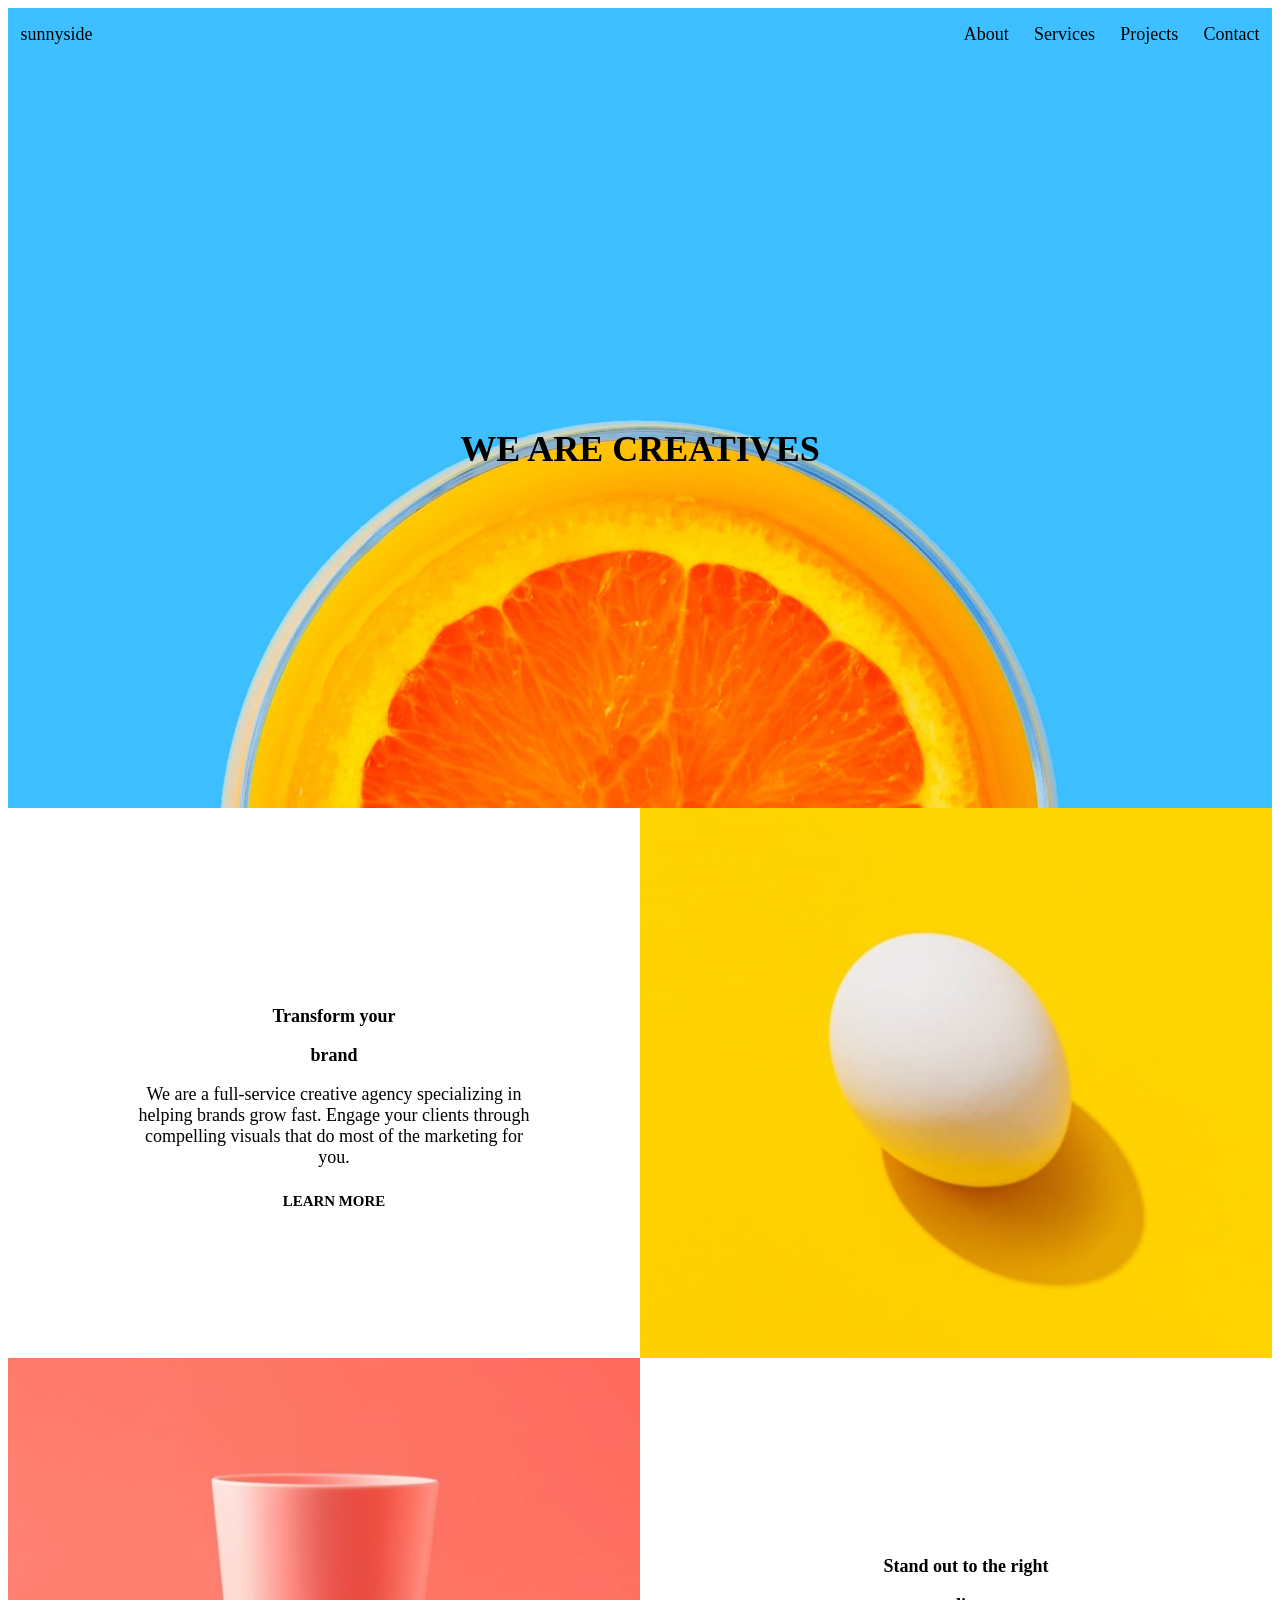
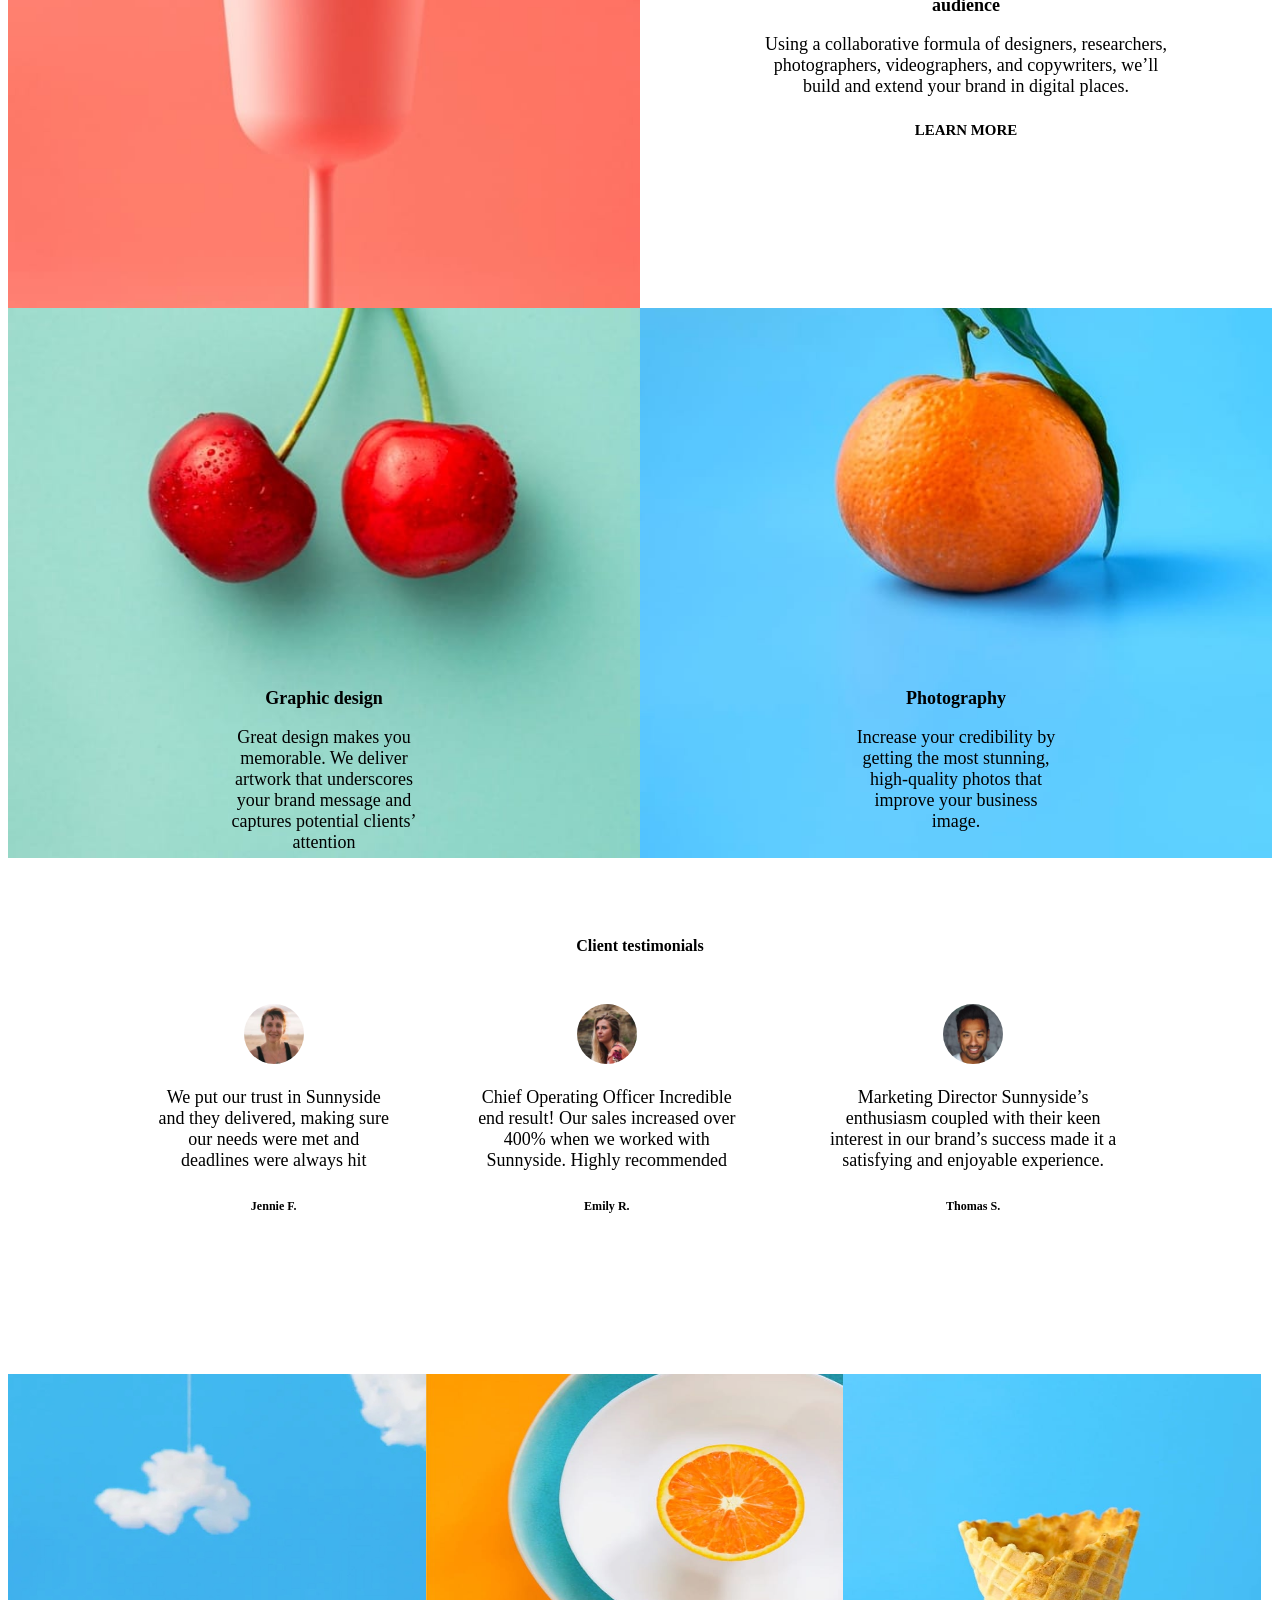
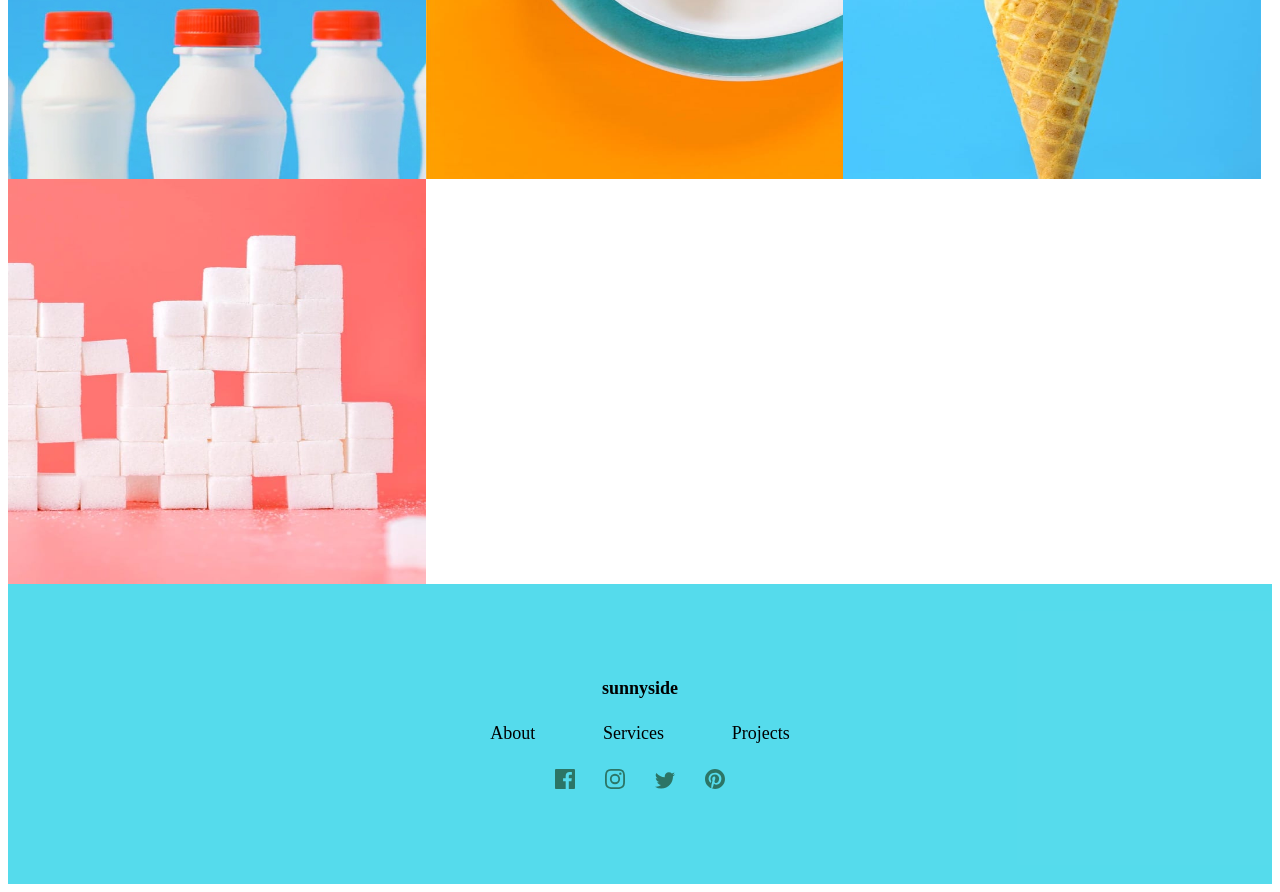
==== home.html @ 7daaae7f "deploying my first site on heroku" ====
<!DOCTYPE html>
<html lang="en">
<head>
    <meta charset="UTF-8">
    <meta http-equiv="X-UA-Compatible" content="IE=edge">
    <meta name="viewport" content="width=device-width, initial-scale=1.0">
    <link rel="stylesheet" href="index.css">
    <script src="script.js" defer></script>
    <title>SunnySide</title>
</head>
<body style="font-size: 18px;">
    <div class="row-1">
    <nav class="header">
        <a href="#" class="sunny" style="text-decoration: none; color: black; float: left;">sunnyside</a>
        <button class="toggle-collapse"><i><img src="images/icons8-menu.svg"> </i></button>
        <div class="nav-collapse">
            <ul class="navbar">
                <li class="nav-item"><a href="#"  style="color: black;">About</a></li>
                <li class="nav-item"><a href="#" style="color: black;">Services</a></li>
                <li class="nav-item"><a href="#" style="color: black;">Projects</a></li>
                <li class="nav-item"><a href="#" style="color: black;">Contact</a></li>
            </ul>
        </div>
    </nav>
        <div class="main-content">
            <h1 class="h1" style="font-weight: 900;">WE ARE CREATIVES</h1>
        </div>
    </div>
        <main class="main-body">
    </div>
        <div class="col-2">
        <div class="col-2-1" >
        <p style="font-weight: 700;">Transform your</p>
        <p style="font-weight: 700;">brand</p>
        <p>We are a full-service creative agency specializing in helping brands grow fast. Engage your clients through compelling visuals that do most of the marketing for you.</p>
        <h5>LEARN MORE</h5>
        </div>
        <img src="images/image-transform.jpg">
        </div>
        <div class="col-3">
        <img src="images/image-stand-out.jpg">
        <div class="col-3-1">
        <p style="font-weight: 700;">Stand out to the right</p>
        <p style="font-weight: 700;">audience</p>
        <p>Using a collaborative formula of designers, researchers, photographers, videographers, and copywriters, we’ll build and extend your brand in digital places. </p>
        <h5>LEARN MORE</h5>
        </div>
        </div>
        <div class="col-4">
        <div class="col-4-1">
        <h7 style="font-weight: 700;">Graphic design </h7>
        <p>Great design makes you memorable. We deliver artwork that underscores your brand message and captures potential clients’ attention</p>
        </div>
        <div class="col-4-2">
        <h7 style="font-weight: 700;">Photography</h7>
        <p>Increase your credibility by getting the most stunning, high-quality photos that improve your business image. </p>
        
        </div>
        </div>
        <div class="col-6">
        <p class="col-6-p" style="text-align: center; padding-top: 5%; font-size: 16px; font-weight: 800;">Client testimonials</p>
        <div class="col-6-0">
            <div class="col-6-1">
                <div class="col-6-1-1" style="text-align: center;">
                    <img src="images/image-jennie.jpg" style="width: 60px; border-radius: 50px;">
                    <p> We put our trust in Sunnyside and they delivered, making sure our needs were met and deadlines were always hit</p>
                    <h6>Jennie F.</h6>
                </div>
            </div>
            <div class="col-6-2" style="text-align: center;">
                <div class="col-6-2-1">
                    <img src="images/image-emily.jpg" style="width: 60px; border-radius: 50px;">
                    <p>Chief Operating Officer Incredible end result! Our sales increased over 400% when we worked with Sunnyside. Highly recommended</p>
                    <h6> Emily R.</h6>
                </div>
            </div>
            <div class="col-6-3" style="text-align: center;">
                <div class="col-6-3-1">
                    <img src="images/image-thomas.jpg" style="width: 60px; border-radius: 50px;">
                    <p> Marketing Director Sunnyside’s enthusiasm coupled with their keen interest in our brand’s success made it a satisfying and enjoyable experience.</p>
                    <h6>Thomas S.</h6>
                </div>
            </div>
        </div>
        </div>
        <div class="col-5">
            <span class="col-5-child" >
                <img src="images/image-gallery-milkbottles.jpg" id="1">
            </span>
            <span class="col-5-child" id="2">
                <img src="images/image-gallery-orange.jpg">
            </span>
            <span class="col-5-child" id="3">
                <img src="images/image-gallery-cone.jpg">
            </span class="col-5-child">
            <span class="col-5-child" id="4">
                <img src="images/image-gallery-sugarcubes.jpg">
            </span>
        </div>
    </main>
    <footer style="background-color: hsla(187, 80%, 58%, 0.877);">
        <div class="col-7">
        <h4 style="font-size: 18px;">sunnyside</h4>
        <div class="col-7-1">
        <span style="padding-right: 5%; font-size: 18px;" >About</span>
        <span style="font-size: 18px;">Services</span>
        <span style="padding-left: 5%; font-size: 18px; font-size: 18px;">Projects</span>
        </div>
        <div class="col-8" style="padding-top: 2%;">
            <span><img src="images/icon-facebook.svg" style="padding-right: 1%;"/></span>
            <span><img src="images/icon-instagram.svg" style="padding-left: 1%; padding-right: 1%;"/></span>
            <span><img src="images/icon-twitter.svg" style="padding-left: 1%; padding-right: 1%;"/></span>
            <span><img src="images/icon-pinterest.svg" style="padding-left: 1%;"/></span>
        </div>
    </div>
    </footer>

</body>
</html>
---- index.css ----
* {
    box-sizing: border-box;
}

.navbar .nav-item {
    display: block;
    list-style: none;
}

.toggle-collapse {
    float: right;
    width: 45px;
    height: 32px;
    margin: 0.4em 0.7em;
    background-color: transparent;
    border-radius: 5px;
    cursor: pointer;
}

.toggle-collapse:hover {
    color: white;
}

.nav-collapse {
    width: 100%;
    overflow: hidden;
    text-align: center;
    float: none;
    height: 0vh;
    transition: all 499ms ease;
    padding: 0.9em 0.7em;
}

#nav {
    height: 100vh;
}

#delete {
    display: none;
}

.navbar .nav-item a{
    text-decoration: none;
    display: inline-block;
    padding: 0.9em 0.7em;
    text-align: center;
}

.header {
    width: 100%
}                                                                                                                                                                                                                                                                                                                                                                                                                                                                                                                                                                                                                                                                                                                                                                                                                                                                                                                                                                                                                                                                                                                                                                                                                                                                                                                                                                                                                                                                                                                                                                                                                                                                                                                                                                                                                                                                                                                                                                                                                                                                                                                                                                                                                                                                                                                                                                                                                                                                                                                                                                                                                                                                                                                                                                                                                                                                                                                                                                                                                                                                                                                                                                                                                                                                                                                                                                                                                                                                                                                                                                                                                                                                                                                                                                                                                                                                                                                                                                                                                                                                                                                                                                                                                                                                                                                                                                                                                                                                                                                                                                                                                                                                                                                                                                                                                                                                                                                                                                                                                                                                                                                                                                                                                                                                                                                                                                                                                                                                                                                                                                                                                                                                                                                                                                                                                                                                                                                                                                                                                                                                                                                                                                                                                                                                                                                                                                                                                                                                                                                                                                                                                                                                                                                                                                                                                                                                                                                                                                                                                                                                                                                                                                                                                                                                                                                                                                                                                                                                                                                                                                                                                                                                                                                                                                                                                                                                                                                                                                                                                                                                                                                                                                                                                                                                                                                              


.row-1 {
    background-image: url("images/image-header.jpg");
    background-size: cover ;
    height: 700px;
    background-position: center center;

}

.main-content .h1 {
   align-self: center;
   padding-left: 27%;
   padding-top: 20px;
    margin: 0px;
}


body {
    display: flex;
    flex-direction: column;
}

.sunny {
    padding: 0.9em 0.7em;
    
}

.col-2-1 {
    height: 550px;
    text-align: center;
    margin: auto;
    height: 550px;
    padding: 25% 100px;
}

.col-3-1 {
    height: 550px;
    text-align: center;
    margin: auto;
    height: 550px;
    padding: 25% 100px;
}

.col-4-1 {
    background-image: url("images/image-graphic-design.jpg");
    width: 100%;
    background-size: cover;
    height: 550px;
    padding-top: 380px;
    padding-left: 215px;
    padding-right: 215px;
    text-align: center;
}

.col-4-2 {
    background-image: url("images/image-photography.jpg");
    width: 100%;
    background-size: cover;
    height: 550px;
    padding-top: 380px;
    padding-left: 215px;
    padding-right: 215px;
    text-align: center;
}

.col-6-1 {
    height:400px;
    padding: 1% 150px;
}

.col-6-2 {
    height: 400px;
    padding: 1% 150px;
}


.col-6-3 {
    height: 400px;
    padding: 1% 150px;
}

.col-5 {
    display: flex;
    flex-direction: row;
    flex-wrap: wrap;
    width: 100%;
} 

.col-5-child > img {
    height: 300px;
    margin: 0px;
    padding: 0px;
    border: 0px;
    width: 355px;
    min-width: 100%;
    min-height: 100%;
} 

footer {
    height: 300px;
    padding-top: 70px;
    padding-bottom: 70px;
    justify-content: center;
    
}

.col-8 {
    text-align: center;
}


.col-7>h4 {
    text-align: center;
}

.col-7-1 {
    text-align: center;
}

@media only screen and (min-width: 768px) {


body {
    background-color: white;
    display: flex;
    flex-direction: column;
}

.toggle-collapse {
    display: none;
}

.nav-collapse {
    height: 100vh;
    padding: 0px;
}

.sunny {
    padding: 0.9em 0.7em;
}

.navbar a{
    text-decoration: none;
    padding: 0.9em 0.7em;
}

.row-1 {
    background-image: url("images/image-header.jpg");
    background-size: cover;
    height: 800px;
    background-position: center center;
}

.col-2 {
    display: flex;
    height: 550px;
}

.col-2>img {
    width: 50%;
}

.col-2-1 {
    width: 50%;
    padding-top: 180px;
    padding-left: 120px;
    padding-right: 100px;
}

.col-3 {
    display: flex;
    flex-direction: row;
    height: 550px;
}

.col-3>img {
    width: 50%;
}

.col-3-1 {
    width: 50%;
    padding-top: 180px;
    padding-left: 120px;
    padding-right: 100px;
}

.col-4 {
    display: flex;
    flex-direction: row;
    height: 550px;
}

.col-4-1 {
    background-image: url("images/image-graphic-design.jpg");
    width: 50%;
    background-size: cover;
    height: 550px;
    padding-top: 380px;
    padding-left: 215px;
    padding-right: 215px;
    text-align: center;
}

.col-4-2 {
    background-image: url("images/image-photography.jpg");
    width: 50%;
    background-size: cover;
    height: 550px;
    padding-top: 380px;
    padding-left: 215px;
    padding-right: 215px;
    text-align: center;
}

.navbar {
   display: flex;
   justify-content: right;
   top: -50px;
   margin: 0px;
}

.header {
    display: flex;
}

.main-content .h1 {
    text-align: center;
    padding-left: 0px;
    margin: 0px;
    position: relative;
    top: -500px;
}


.col-6 {
    height: 500px;
}

.col-6-0 {
    display: flex;
    align-items: center;
    padding-bottom: 10%;
}

.col-6-p {
    text-align: center;
    padding-top: 90px;
    padding-bottom: 20px;
}

.col-6-1 {
    padding-left: 150px;
    padding-right: 40px;
}

.col-6-2 {
    padding-left: 40px;
    padding-right: 40px;
}

.col-6-3 {
    padding-left: 40px;
    padding-right: 150px;
}

.col-5-child > img {

    height: 400px;
    margin: 0px;
    padding: 0px;
    border: 0px;
    width: 417.5px;
    min-width: 100%;
    min-height: 100%;
} 

footer {
    height: 300px;
    padding-top: 70px;
    padding-bottom: 70px;
}


.col-7-1 {
    text-align: center;
}

.col-8 {
    text-align: center;
}
}
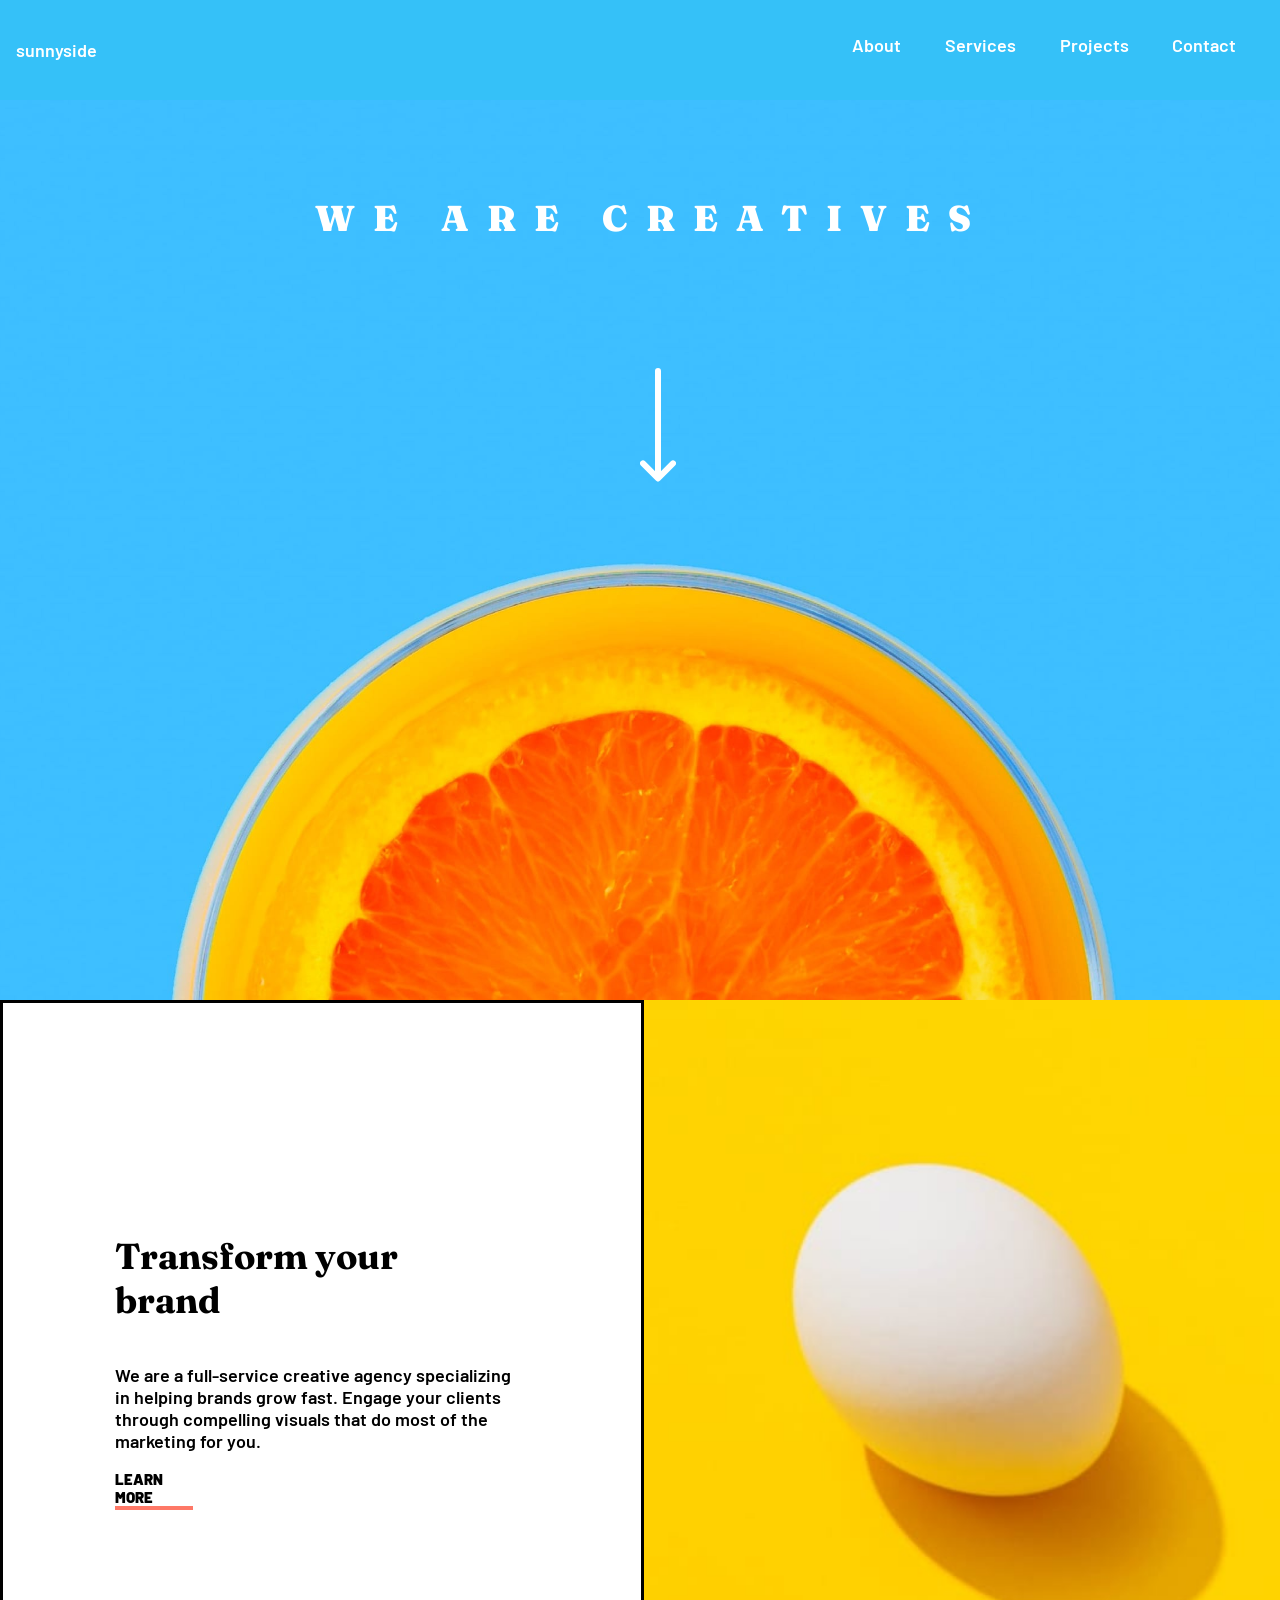
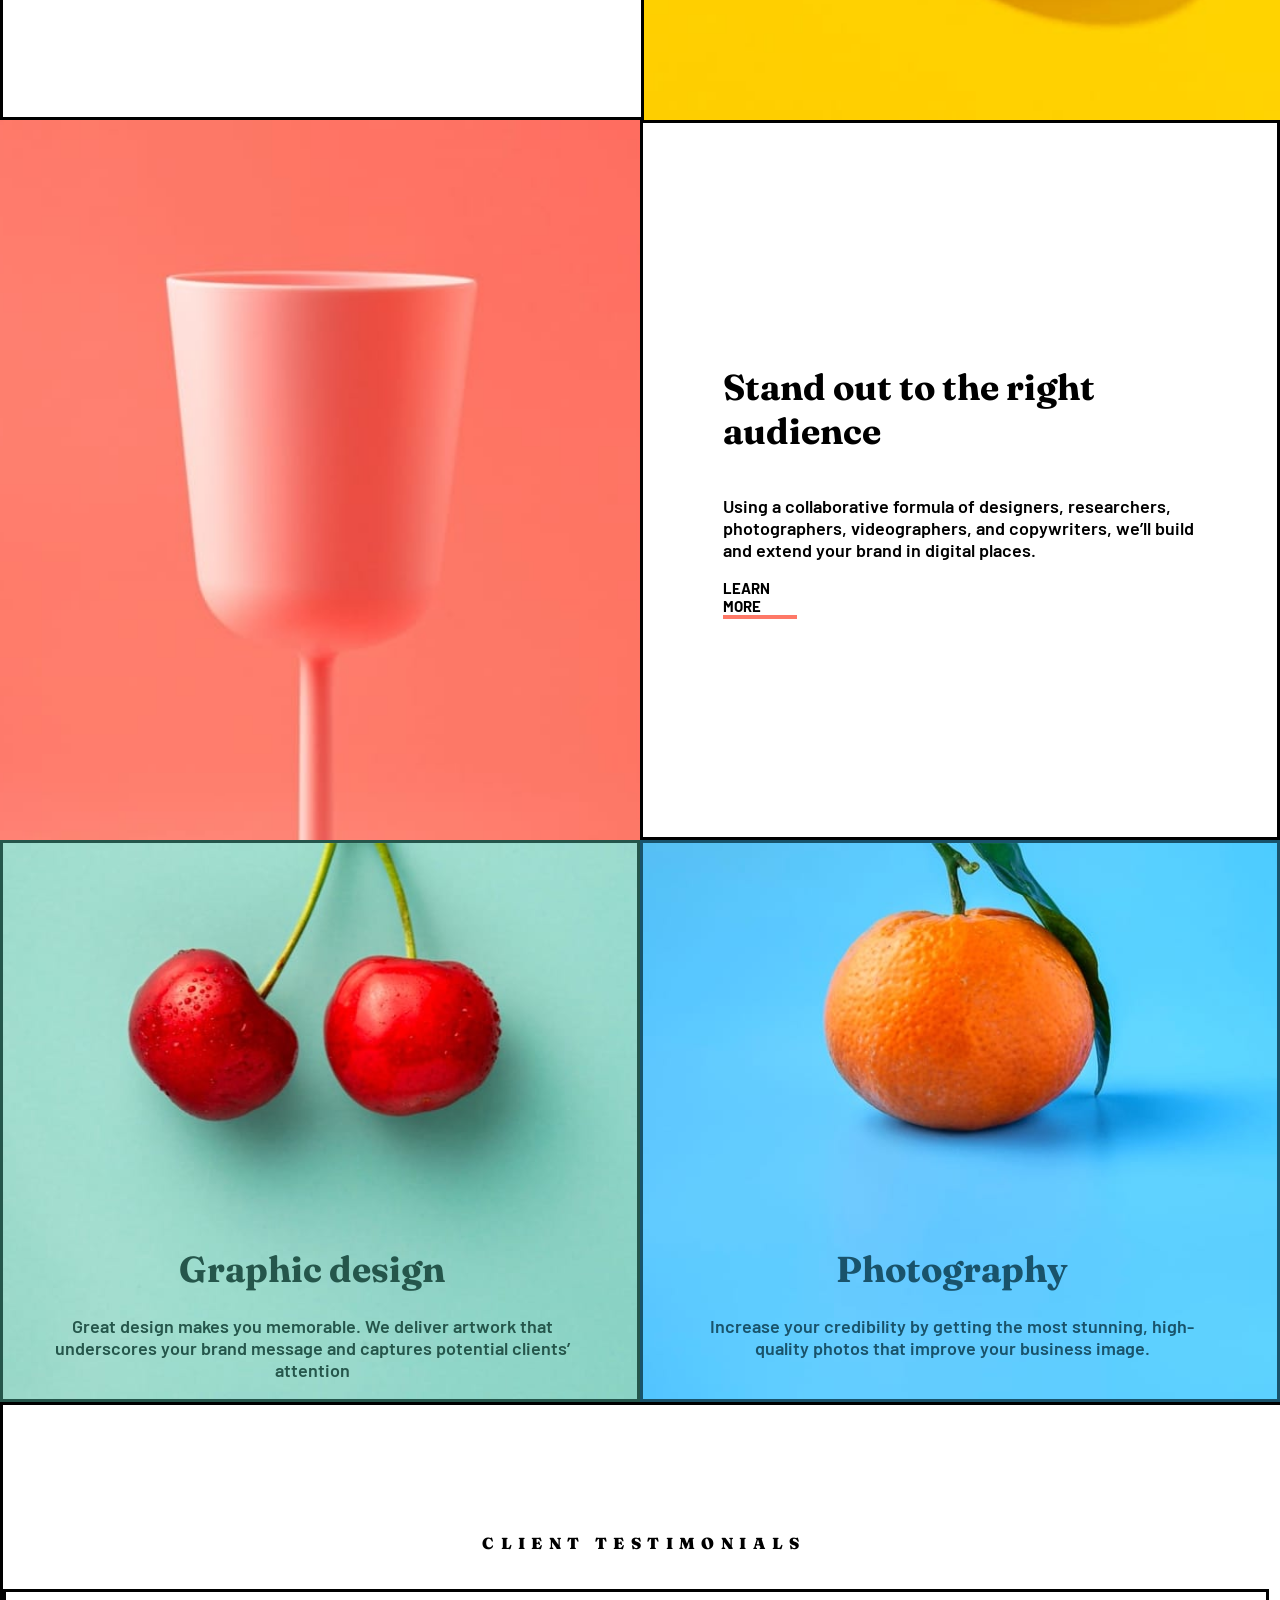
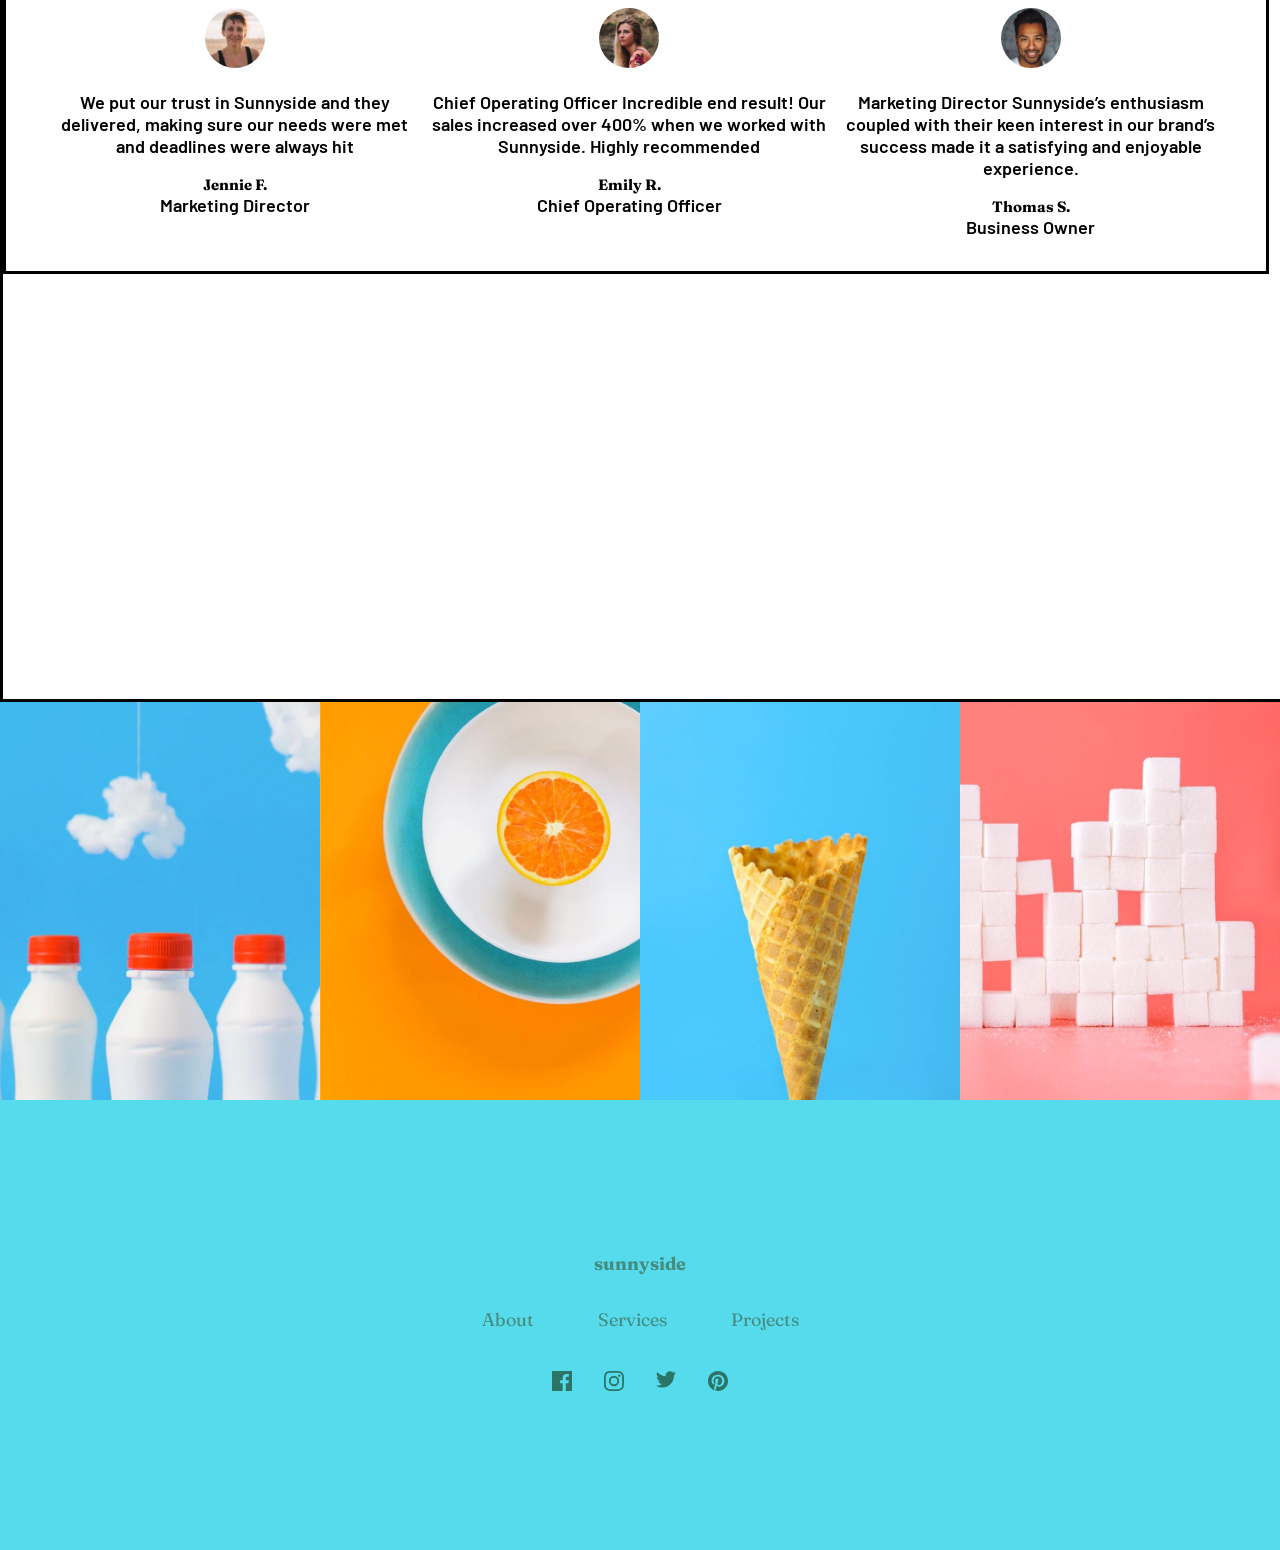
==== commit d25adc4c: "new changes" ====
--- a/home.html
+++ b/home.html
@@ -4,113 +4,115 @@
     <meta charset="UTF-8">
     <meta http-equiv="X-UA-Compatible" content="IE=edge">
     <meta name="viewport" content="width=device-width, initial-scale=1.0">
-    <link rel="stylesheet" href="index.css">
+    <link rel="stylesheet" href="home.css">
+    <link rel="stylesheet" href="https://fonts.googleapis.com/css?family=Barlow">
+    <link rel="stylesheet" href="https://fonts.googleapis.com/css?family=Fraunces">
     <script src="script.js" defer></script>
     <title>SunnySide</title>
 </head>
 <body style="font-size: 18px;">
-    <div class="row-1">
     <nav class="header">
-        <a href="#" class="sunny" style="text-decoration: none; color: black; float: left;">sunnyside</a>
+        <a href="#" class="sunny" style="text-decoration: none;">sunnyside</a>
         <button class="toggle-collapse"><i><img src="images/icons8-menu.svg"> </i></button>
         <div class="nav-collapse">
             <ul class="navbar">
-                <li class="nav-item"><a href="#"  style="color: black;">About</a></li>
-                <li class="nav-item"><a href="#" style="color: black;">Services</a></li>
-                <li class="nav-item"><a href="#" style="color: black;">Projects</a></li>
-                <li class="nav-item"><a href="#" style="color: black;">Contact</a></li>
+                <li><a href="#" class="nav-item">About</a></li>
+                <li><a href="#" class="nav-item">Services</a></li>
+                <li><a href="#" class="nav-item">Projects</a></li>
+                <li><a href="#" class="nav-item">Contact</a></li>
             </ul>
         </div>
     </nav>
-        <div class="main-content">
-            <h1 class="h1" style="font-weight: 900;">WE ARE CREATIVES</h1>
+        <main class="main-body">
+        <div class="row-1">
+            <div class="main-content">
+                <h1 class="h1" style="font-weight: 900;">WE ARE CREATIVES</h1>
+            </div>
+            <img src="images/icon-arrow-down.svg">
         </div>
     </div>
-        <main class="main-body">
-    </div>
-        <div class="col-2">
+    <div class="col-2-first">
         <div class="col-2-1" >
-        <p style="font-weight: 700;">Transform your</p>
-        <p style="font-weight: 700;">brand</p>
+        <h1 style="font-weight: 700;">Transform your brand</h1>
         <p>We are a full-service creative agency specializing in helping brands grow fast. Engage your clients through compelling visuals that do most of the marketing for you.</p>
         <h5>LEARN MORE</h5>
         </div>
-        <img src="images/image-transform.jpg">
+        <div class="img-transform"></div>
         </div>
         <div class="col-3">
-        <img src="images/image-stand-out.jpg">
+        <div class="img-stand-out"></div>
         <div class="col-3-1">
-        <p style="font-weight: 700;">Stand out to the right</p>
-        <p style="font-weight: 700;">audience</p>
+        <h1 style="font-weight: 700;">Stand out to the right audience</h1>
         <p>Using a collaborative formula of designers, researchers, photographers, videographers, and copywriters, we’ll build and extend your brand in digital places. </p>
         <h5>LEARN MORE</h5>
         </div>
         </div>
         <div class="col-4">
         <div class="col-4-1">
-        <h7 style="font-weight: 700;">Graphic design </h7>
+        <h1 style="font-weight: 700;">Graphic design </h1>
         <p>Great design makes you memorable. We deliver artwork that underscores your brand message and captures potential clients’ attention</p>
         </div>
         <div class="col-4-2">
-        <h7 style="font-weight: 700;">Photography</h7>
+        <h1 style="font-weight: 700;">Photography</h1>
         <p>Increase your credibility by getting the most stunning, high-quality photos that improve your business image. </p>
         
         </div>
         </div>
         <div class="col-6">
-        <p class="col-6-p" style="text-align: center; padding-top: 5%; font-size: 16px; font-weight: 800;">Client testimonials</p>
+        <p class="col-6-p" style="text-align: center; padding-top: 5%; font-size: 16px;">CLIENT TESTIMONIALS</p>
         <div class="col-6-0">
             <div class="col-6-1">
                 <div class="col-6-1-1" style="text-align: center;">
                     <img src="images/image-jennie.jpg" style="width: 60px; border-radius: 50px;">
                     <p> We put our trust in Sunnyside and they delivered, making sure our needs were met and deadlines were always hit</p>
-                    <h6>Jennie F.</h6>
+                    <div class="profile-foot">
+                    <h5>Jennie F.</h5>
+                    <h7>Marketing Director</h7>
+                    </div>
                 </div>
             </div>
             <div class="col-6-2" style="text-align: center;">
                 <div class="col-6-2-1">
                     <img src="images/image-emily.jpg" style="width: 60px; border-radius: 50px;">
                     <p>Chief Operating Officer Incredible end result! Our sales increased over 400% when we worked with Sunnyside. Highly recommended</p>
-                    <h6> Emily R.</h6>
+                    <div class="profile-foot">
+                    <h5> Emily R.</h5>
+                    <h7>Chief Operating Officer</h7>
+                    </div>
                 </div>
             </div>
             <div class="col-6-3" style="text-align: center;">
                 <div class="col-6-3-1">
                     <img src="images/image-thomas.jpg" style="width: 60px; border-radius: 50px;">
                     <p> Marketing Director Sunnyside’s enthusiasm coupled with their keen interest in our brand’s success made it a satisfying and enjoyable experience.</p>
-                    <h6>Thomas S.</h6>
+                    <div class="profile-foot">
+                    <h5>Thomas S.</h5>
+                    <h7>Business Owner</h7>
+                    </div>
                 </div>
             </div>
         </div>
         </div>
         <div class="col-5">
-            <span class="col-5-child" >
-                <img src="images/image-gallery-milkbottles.jpg" id="1">
-            </span>
-            <span class="col-5-child" id="2">
-                <img src="images/image-gallery-orange.jpg">
-            </span>
-            <span class="col-5-child" id="3">
-                <img src="images/image-gallery-cone.jpg">
-            </span class="col-5-child">
-            <span class="col-5-child" id="4">
-                <img src="images/image-gallery-sugarcubes.jpg">
-            </span>
+                <img src="images/image-gallery-milkbottles.jpg" class="col-5-child">
+                <img src="images/image-gallery-orange.jpg" class="col-5-child">
+                <img src="images/image-gallery-cone.jpg" class="col-5-child">
+                <img src="images/image-gallery-sugarcubes.jpg" class="col-5-child">
         </div>
     </main>
     <footer style="background-color: hsla(187, 80%, 58%, 0.877);">
         <div class="col-7">
         <h4 style="font-size: 18px;">sunnyside</h4>
         <div class="col-7-1">
-        <span style="padding-right: 5%; font-size: 18px;" >About</span>
+        <span style="font-size: 18px;" >About</span>
         <span style="font-size: 18px;">Services</span>
-        <span style="padding-left: 5%; font-size: 18px; font-size: 18px;">Projects</span>
+        <span style="font-size: 18px;">Projects</span>
         </div>
-        <div class="col-8" style="padding-top: 2%;">
-            <span><img src="images/icon-facebook.svg" style="padding-right: 1%;"/></span>
-            <span><img src="images/icon-instagram.svg" style="padding-left: 1%; padding-right: 1%;"/></span>
-            <span><img src="images/icon-twitter.svg" style="padding-left: 1%; padding-right: 1%;"/></span>
-            <span><img src="images/icon-pinterest.svg" style="padding-left: 1%;"/></span>
+        <div class="col-8">
+            <img src="images/icon-facebook.svg"/>
+            <img src="images/icon-instagram.svg" />
+            <img src="images/icon-twitter.svg" />
+            <img src="images/icon-pinterest.svg" />
         </div>
     </div>
     </footer>
--- a/home.css
+++ b/home.css
@@ -0,0 +1,552 @@
+* {
+    box-sizing: border-box;
+    -webkit-box-sizing: border-box;
+    -moz-box-sizing: border-box;
+}
+
+body {
+    display: flex;
+    flex-direction: column;
+    flex-wrap: wrap;
+    background-color: hsl(0, 0%, 100%);;
+    max-width: 100%;
+    overflow-x: hidden;
+    font-family: 'Fraunces';
+    font-size: 18px;
+    margin: 0px;
+}
+
+.navbar li, .navbar li .nav-item {
+    list-style: none;
+    text-decoration: none;
+}
+
+.sunny {
+    font-size: 18px;
+    font-weight: 600;
+    font-family: 'Barlow';
+}
+
+.toggle-collapse {
+    float: right;
+    width: 45px;
+    height: 32px;
+    margin: 0.4em 0.7em;
+    background-color: transparent;
+    border-radius: 5px;
+    cursor: pointer;
+    border: 0vh;
+}
+
+.row-1 img {
+    margin-left: 45vw;
+    margin-top: 2rem;
+}
+
+.toggle-collapse i img {
+    color: hsl(0, 0%, 100%);
+    filter: grayscale(1) invert(1);
+}
+
+.toggle-collapse:hover {
+    color: hsl(0, 0%, 100%);;
+}
+
+.nav-collapse {
+    width: 100%;
+    overflow: hidden;
+    text-align: center;
+    float: none;
+    height: 0vh;
+    transition: all 499ms ease;
+}
+
+#nav {
+    height: 100vh;
+    position: fixed;
+}
+
+#delete {
+    display: none;
+}
+
+.nav-item {
+    color: black;
+}
+
+.sunny {
+    color: hsl(0, 0%, 100%);
+    font-size: 18px;
+}
+
+.navbar .nav-item a{
+    text-decoration: none;
+    text-align: center;
+}
+
+.header {
+    width: 100%;
+    justify-content: space-between;
+    align-items: center;
+    height: 100%;
+    background-color: hsl(197, 93%, 59%);
+    width: 100vw;
+    margin: 0px;
+    font-family: 'Barlow';
+    font-weight: 600;
+    padding: 1rem;
+}                                                                                                                                                                                                                                                                                                                                                                                                                                                                                                                                                                                                                                                                                                                                                                                                                                                                                                                                                                                                                                                                                                                                                                                                                                                                                                                                                                                                                                                                                                                                                                                                                                                                                                                                                                                                                                                                                                                                                                                                                                                                                                                                                                                                                                                                                                                                                                                                                                                                                                                                                                                                                                                                                                                                                                                                                                                                                                                                                                                                                                                                                                                                                                                                                                                                                                                                                                                                                                                                                                                                                                                                                                                                                                                                                                                                                                                                                                                                                                                                                                                                                                                                                                                                                                                                                                                                                                                                                                                                                                                                                                                                                                                                                                                                                                                                                                                                                                                                                                                                                                                                                                                                                                                                                                                                                                                                                                                                                                                                                                                                                                                                                                                                                                                                                                                                                                                                                                                                                                                                                                                                                                                                                                                                                                                                                                                                                                                                                                                                                                                                                                                                                                                                                                                                                                                                                                                                                                                                                                                                                                                                                                                                                                                                                                                                                                                                                                                                                                                                                                                                                                                                                                                                                                                                                                                                                                                                                                                                                                                                                                                                                                                                                                                                                                                                                                                              
+
+.navbar {
+    text-decoration: none;
+    display: grid;
+    justify-content: center;
+    grid-template-rows: auto auto auto auto;
+    gap: 3em;
+    align-items: center;
+    padding: 4rem 2rem;
+    background-color: hsl(0, 0%, 100%);;
+    width: 90vw;
+}
+
+.row-1 {
+    background-image: url("images/image-header.jpg");
+    background-size: cover;
+    max-height: 100vh;
+    height: 490px;
+    background-position: center center;
+    max-width: 100%;
+    width: auto;
+    margin: 0;
+}
+
+.main-content .h1 {
+    text-align: center;
+    letter-spacing: 0.6em;
+    padding: 6rem 0 0 1rem;
+    color: hsl(0, 0%, 100%);
+    margin: 0;
+}
+
+.sunny {
+    margin: 0;
+    font-weight: 600;
+    font-family: 'Barlow';
+}
+
+.navbar li .nav-item:hover {
+    color: black;
+    background-color: hsl(51, 100%, 49%);
+    border-style: solid;
+    border-color: hsl(0, 0%, 100%);
+    border-radius: 24px;
+    text-transform: uppercase;
+    padding: 1rem 1.2rem;
+}
+
+.img-transform {
+    background-image: url("images/image-transform.jpg");
+    background-size: cover;
+    background-repeat: no-repeat;
+    width: 100%;
+    height: 70vh;
+    background-position: center center;
+    max-width: 100%;
+    margin: 0;
+}
+
+.img-stand-out {
+    background-image: url("images/image-stand-out.jpg");
+    background-size: cover;
+    background-repeat: no-repeat;
+    width: 100%;
+    height: 70vh;
+    background-position: center center;
+    max-width: 100%;
+    margin: 0;
+}
+
+.col-2-first {
+    display: flex;
+    flex-direction: column-reverse;
+}
+
+.col-2-1, .col-3-1 {
+    display: flex;
+    flex-direction: column;
+    justify-content: center;
+    align-items: center;
+    height: 80vh;
+    align-content: center;
+    margin-right: 0.5rem;
+    margin-left: 0rem;
+    padding: 0rem 5rem 0rem 5rem;
+    text-align: center;
+    border-style: solid;
+}
+
+.col-2-1 p, .col-3-1 p, .col-4-1 p, .col-4-2 p {
+    font-family: 'Barlow';
+    font-weight: 600;
+}
+
+.col-2-1 h5, .col-3-1 h5 {
+    margin: 0;
+    padding: 0;
+    border-bottom: 4px;
+    border-bottom-style: inset;
+    border-color: hsl(7, 99%, 70%);
+}
+
+.col-4-1 {
+    background-image: url("images/image-graphic-design.jpg");
+    width: 100%;
+    background-size: cover;
+    background-position: center center;
+    height: 100vh;
+    text-align: center;
+}
+
+.col-4-1 {
+    color: hsl(167, 40%, 24%);
+    border-style: solid;
+    padding: 24rem 4rem 0px 3rem;
+}
+
+.col-4-2 {
+    color: hsl(198, 62%, 26%);
+    border-style: solid;
+    padding: 24rem 4rem 0px 3rem;
+}
+
+.col-4-2 {
+    background-image: url("images/image-photography.jpg");
+    width: 100%;
+    background-size: cover;
+    background-position: center center;
+    height: 100vh;
+    text-align: center;
+}
+
+.col-6 {
+    padding: 3rem 0 4rem 0;
+}
+
+.col-6-0 p, .col-6-0 h7 {
+    font-family: 'Barlow';
+    font-weight: 600;
+}
+
+.col-6-p {
+    letter-spacing: 0.4em;
+    font-weight: 900;
+}
+
+.col-6-0 {
+    padding: 2rem 2rem 1rem 2rem;
+    display: grid;
+    grid-template-rows: auto auto auto;
+    gap: 5rem;
+}
+
+.col-5 {
+    display: flex;
+    flex-direction: row;
+    width: 100vw;
+    flex-wrap: wrap;
+} 
+
+.col-5-child {
+    height: auto;
+    width: 50%;
+    max-width: 100%;
+} 
+
+.profile-foot h5, .profile-foot h7 {
+    margin: 0;
+}
+
+footer {
+    height: 50vh;
+    width: 100vw;
+    display: flex;
+    flex-direction: column;
+    justify-content: center;
+}
+
+.col-7>h4 {
+    text-align: center;
+}
+
+.col-7-1 {
+    display: grid;
+    grid-template-columns: auto auto auto;
+    gap: 4rem;
+    justify-content: center;
+    margin: 0;
+    padding: 10px 0;
+}
+
+.col-8 {
+    display: grid;
+    grid-template-columns: auto auto auto auto;
+    justify-content: center;
+    gap: 2rem;
+    margin: 0;
+    padding: 30px 0;
+}
+
+.col-7 {
+    display: flex;
+    flex-direction: column;
+    justify-content: center;
+    align-items: center;
+    color: hsl(168, 34%, 41%);
+}
+
+
+@media only screen and (min-width: 768px) {
+
+body {
+    background-color: hsl(0, 0%, 100%);;
+    display: flex;
+    flex-direction: column;
+    max-width: 100vw;
+    overflow-x: hidden;
+    font-family: 'Fraunces';
+    font-size: 18px;
+    margin: 0px;
+}
+
+.header {
+    display: flex;
+    flex-direction: row;
+    justify-content: space-around;
+    height: 100px;
+    background-color: hsl(197, 93%, 59%);
+    width: 100vw;
+    margin: 0px;
+    font-family: 'Barlow';
+    font-weight: 600;
+}
+
+.toggle-collapse {
+    display: none;
+}
+
+.row-1 img {
+    margin-left: 50vw;
+    margin-top: 8rem;
+}
+
+.navbar {
+    text-decoration: none;
+    display: grid;
+    justify-content: right;
+    grid-template-columns: auto auto auto auto;
+    gap: 1em;
+    align-items: center;
+    margin-right: 50px;
+    border-style: none;
+    background-color: transparent;
+    padding: 0;
+}
+
+.sunny, .nav-item {
+    color: hsl(0, 0%, 100%);
+}
+
+.sunny {
+    font-weight: 600;
+    font-family: 'Barlow';
+    padding: 0;
+}
+
+.navbar li .nav-item {
+    padding: 0.3rem 0.8rem;
+}
+
+.navbar li .nav-item:hover {
+    color: black;
+    background-color: hsl(0, 0%, 100%);
+    border-style: solid;
+    border-color: hsl(0, 0%, 100%);
+    border-radius: 22px;
+    text-transform: uppercase;
+    padding: 0.3rem 0.8rem;
+}
+
+.row-1 {
+    background-image: url("images/image-header.jpg");
+    background-size: cover;
+    height: 100vh;
+    background-position: center center;
+    margin: 0;
+ }
+
+.col-2-first {
+    display: flex;
+    flex-direction: row;
+    height: auto;
+    margin: 0;
+    padding: 0;
+}
+
+.img-transform {
+    background-image: url("images/image-transform.jpg");
+    background-size: cover;
+    background-repeat: no-repeat;
+    width: 50%;
+    height: auto;
+}
+
+.img-stand-out {
+    background-image: url("images/image-stand-out.jpg");
+    background-size: cover;
+    background-repeat: no-repeat;
+    width: 50vw;
+    height: auto;
+}
+
+
+.col-2-1 {
+    width: 50%;
+    max-width: fit-content;
+    margin: 0;
+    padding: 0 7rem;
+}
+
+.col-2-1 h1, .col-2-1 p, .col-2-1 h5, .col-3-1 h1, .col-3-1 p, .col-3-1 h5 {
+    font-family: 'Fraunces';
+    text-align: justify;
+}
+
+.col-2-1 h1, .col-3-1 h1 {
+    padding: 0 5rem 0 0;
+    text-align: left;
+}
+
+.col-2-1 h5 {
+    margin-right: 21rem;
+}
+
+.col-3-1 h5 {
+    margin-right: 25rem;
+}
+
+.col-2-1 p, .col-2-1 h5, .col-3-1 p, .col-3-1 h5 {
+    text-align: left;
+    font-family: 'Barlow';
+}
+
+.col-2-1 h5 {
+    font-weight: 900;
+}
+
+.col-3 {
+    display: flex;
+    flex-direction: row;
+    height: auto;
+    max-width: fit-content;
+}
+
+.col-3-1 {
+    width: 50vw;
+    max-width: auto;
+}
+
+.col-4 {
+    display: flex;
+    flex-direction: row;
+    height: 550px;
+    height: 100%;
+    max-width: auto;
+}
+
+.col-4-1 {
+    background-image: url("images/image-graphic-design.jpg");
+    width: 50vw;
+    background-size: cover;
+    background-position: center center;
+    height: auto;
+    padding-top: 380px;
+    text-align: center;
+    max-width: auto;
+}
+
+.col-4-2 {
+    background-image: url("images/image-photography.jpg");
+    background-position: center center;
+    width: 50vw;
+    background-size: cover;
+    height: auto;
+    padding-top: 380px;
+    text-align: center;
+    max-width: auto;
+}
+
+.nav-collapse {
+   margin: 0;
+   padding: 0;
+   height: 100%;
+   width: fit-content;
+   
+}
+
+.main-content .h1 {
+    text-align: center;
+    letter-spacing: 0.5em;
+    padding: 6rem 0 0 1rem;
+    color: hsl(0, 0%, 100%);
+}
+
+
+.col-6 {
+    height: auto;
+    height: 100vh;
+    border-style: solid;
+    padding: 3rem 0 0 0;
+}
+
+.col-6-0 {
+    display: grid;
+    grid-template-columns: auto auto auto;
+    gap: 1rem;
+    padding: 1rem 3rem 0rem 3rem;
+    justify-content: space-evenly;
+    border-style: solid;
+    margin-right: 1rem;
+}
+
+.col-6-2 {
+    padding: 0 0 0 0;
+}
+
+.col-6-p {
+    text-align: center;
+    padding-top: 90px;
+    padding-bottom: 20px;
+}
+
+.col-5 {
+    height: 100%;
+    height: auto;
+}
+
+.col-5-child {
+
+    height: auto;
+    margin: 0px;
+    padding: 0px;
+    border: 0px;
+    max-width: 25%;
+} 
+
+.col-7-1 {
+    text-align: center;
+}
+
+.col-8 {
+    text-align: center;
+}
+}
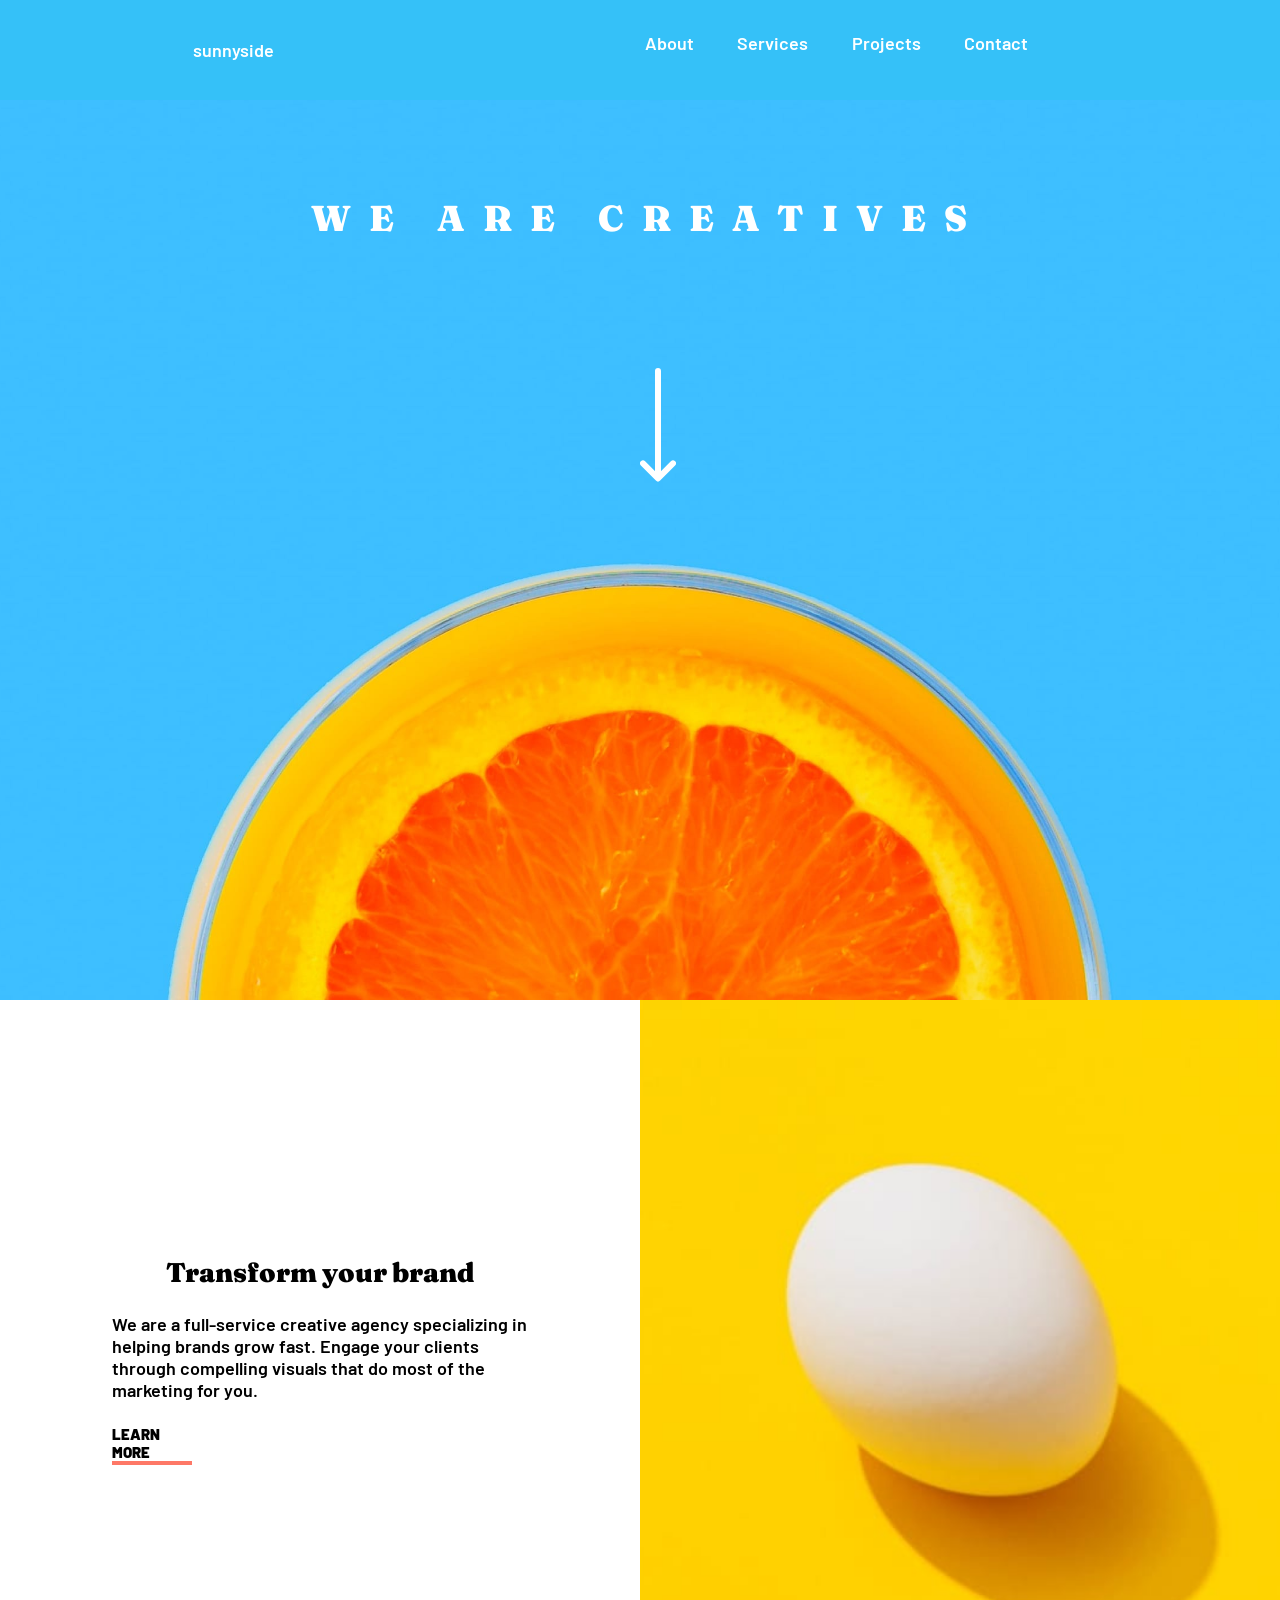
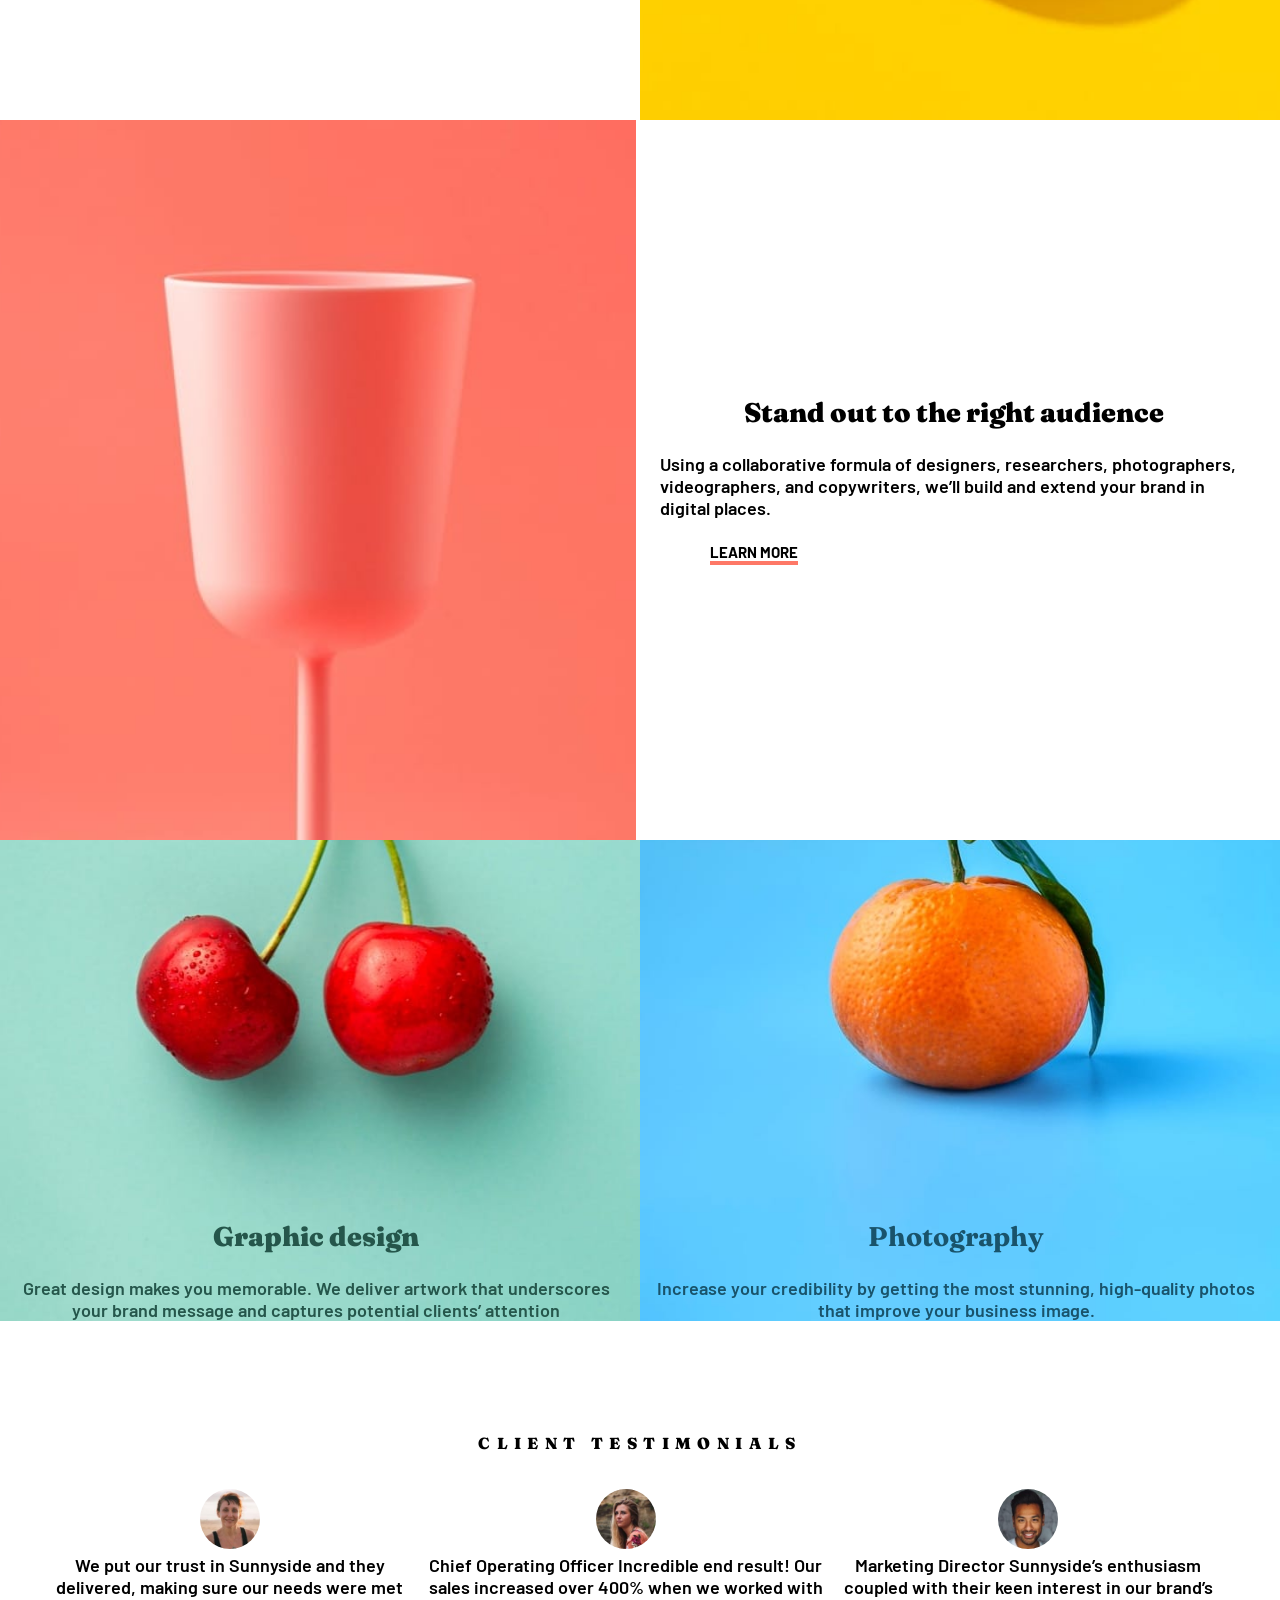
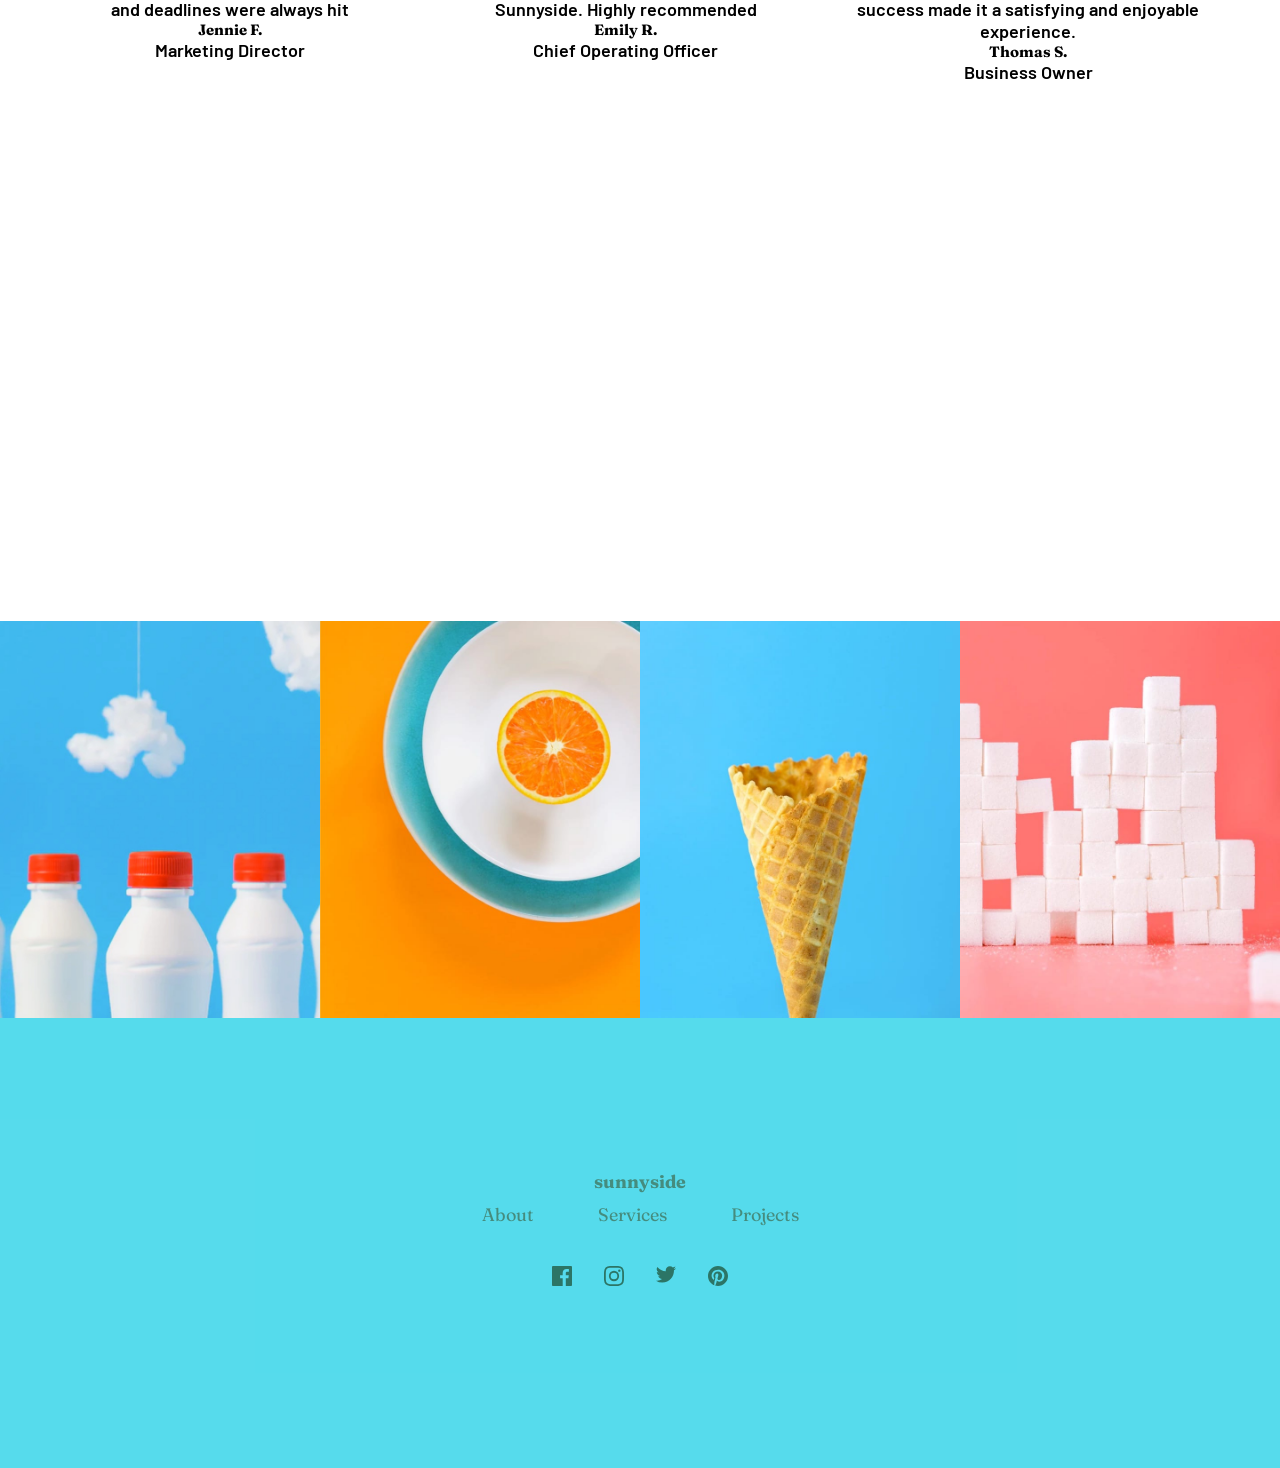
==== commit 73af38f8: "Update" ====
--- a/home.html
+++ b/home.html
@@ -33,7 +33,7 @@
     </div>
     <div class="col-2-first">
         <div class="col-2-1" >
-        <h1 style="font-weight: 700;">Transform your brand</h1>
+        <h2 style="font-weight: 900;">Transform your brand</h2>
         <p>We are a full-service creative agency specializing in helping brands grow fast. Engage your clients through compelling visuals that do most of the marketing for you.</p>
         <h5>LEARN MORE</h5>
         </div>
@@ -42,18 +42,18 @@
         <div class="col-3">
         <div class="img-stand-out"></div>
         <div class="col-3-1">
-        <h1 style="font-weight: 700;">Stand out to the right audience</h1>
+        <h2 style="font-weight: 900;">Stand out to the right audience</h2>
         <p>Using a collaborative formula of designers, researchers, photographers, videographers, and copywriters, we’ll build and extend your brand in digital places. </p>
         <h5>LEARN MORE</h5>
         </div>
         </div>
         <div class="col-4">
         <div class="col-4-1">
-        <h1 style="font-weight: 700;">Graphic design </h1>
+        <h2 style="font-weight: 900;">Graphic design </h2>
         <p>Great design makes you memorable. We deliver artwork that underscores your brand message and captures potential clients’ attention</p>
         </div>
         <div class="col-4-2">
-        <h1 style="font-weight: 700;">Photography</h1>
+        <h2 style="font-weight: 700;">Photography</h2>
         <p>Increase your credibility by getting the most stunning, high-quality photos that improve your business image. </p>
         
         </div>
--- a/home.css
+++ b/home.css
@@ -1,18 +1,20 @@
 * {
     box-sizing: border-box;
-    -webkit-box-sizing: border-box;
-    -moz-box-sizing: border-box;
+    margin: 0;
+    padding: 0;
+}
+
+html, body {
+    width: 100vw;
 }
 
 body {
     display: flex;
     flex-direction: column;
-    flex-wrap: wrap;
-    background-color: hsl(0, 0%, 100%);;
-    max-width: 100%;
+    background-color: hsl(0, 0%, 100%);
     overflow-x: hidden;
     font-family: 'Fraunces';
-    font-size: 18px;
+    font-size: 16px;
     margin: 0px;
 }
 
@@ -22,18 +24,17 @@
 }
 
 .sunny {
-    font-size: 18px;
     font-weight: 600;
     font-family: 'Barlow';
 }
 
 .toggle-collapse {
     float: right;
-    width: 45px;
+    width: 50px;
     height: 32px;
-    margin: 0.4em 0.7em;
+    margin: 0;
+    padding: 0;
     background-color: transparent;
-    border-radius: 5px;
     cursor: pointer;
     border: 0vh;
 }
@@ -46,6 +47,7 @@
 .toggle-collapse i img {
     color: hsl(0, 0%, 100%);
     filter: grayscale(1) invert(1);
+    margin-left: 1rem;
 }
 
 .toggle-collapse:hover {
@@ -58,7 +60,6 @@
     text-align: center;
     float: none;
     height: 0vh;
-    transition: all 499ms ease;
 }
 
 #nav {
@@ -86,11 +87,10 @@
 
 .header {
     width: 100%;
-    justify-content: space-between;
+    justify-content: space-around;
     align-items: center;
     height: 100%;
     background-color: hsl(197, 93%, 59%);
-    width: 100vw;
     margin: 0px;
     font-family: 'Barlow';
     font-weight: 600;
@@ -104,9 +104,10 @@
     grid-template-rows: auto auto auto auto;
     gap: 3em;
     align-items: center;
-    padding: 4rem 2rem;
+    padding: 3rem 2rem;
     background-color: hsl(0, 0%, 100%);;
-    width: 90vw;
+    width: 90%;
+    margin-top: 1rem;
 }
 
 .row-1 {
@@ -122,7 +123,7 @@
 
 .main-content .h1 {
     text-align: center;
-    letter-spacing: 0.6em;
+    letter-spacing: 0.3em;
     padding: 6rem 0 0 1rem;
     color: hsl(0, 0%, 100%);
     margin: 0;
@@ -180,19 +181,20 @@
     align-content: center;
     margin-right: 0.5rem;
     margin-left: 0rem;
-    padding: 0rem 5rem 0rem 5rem;
-    text-align: center;
-    border-style: solid;
+    padding: 0rem 1.5rem 0rem 1.5rem;
+    text-align: center;
 }
 
 .col-2-1 p, .col-3-1 p, .col-4-1 p, .col-4-2 p {
     font-family: 'Barlow';
     font-weight: 600;
+    font-size: 18px;
+    padding: 1.5rem 0 0 0;
 }
 
 .col-2-1 h5, .col-3-1 h5 {
     margin: 0;
-    padding: 0;
+    padding: 1.5rem 0 0 0;
     border-bottom: 4px;
     border-bottom-style: inset;
     border-color: hsl(7, 99%, 70%);
@@ -205,18 +207,8 @@
     background-position: center center;
     height: 100vh;
     text-align: center;
-}
-
-.col-4-1 {
     color: hsl(167, 40%, 24%);
-    border-style: solid;
-    padding: 24rem 4rem 0px 3rem;
-}
-
-.col-4-2 {
-    color: hsl(198, 62%, 26%);
-    border-style: solid;
-    padding: 24rem 4rem 0px 3rem;
+    padding: 20rem 1rem 0px 0.5rem;
 }
 
 .col-4-2 {
@@ -226,6 +218,8 @@
     background-position: center center;
     height: 100vh;
     text-align: center;
+    color: hsl(198, 62%, 26%);
+    padding: 20rem 1rem 0px 0.5rem;
 }
 
 .col-6 {
@@ -396,7 +390,7 @@
     background-image: url("images/image-transform.jpg");
     background-size: cover;
     background-repeat: no-repeat;
-    width: 50%;
+    width: 50vw;
     height: auto;
 }
 
@@ -410,7 +404,7 @@
 
 
 .col-2-1 {
-    width: 50%;
+    width: 50vw;
     max-width: fit-content;
     margin: 0;
     padding: 0 7rem;
@@ -504,7 +498,6 @@
 .col-6 {
     height: auto;
     height: 100vh;
-    border-style: solid;
     padding: 3rem 0 0 0;
 }
 
@@ -514,7 +507,6 @@
     gap: 1rem;
     padding: 1rem 3rem 0rem 3rem;
     justify-content: space-evenly;
-    border-style: solid;
     margin-right: 1rem;
 }
 
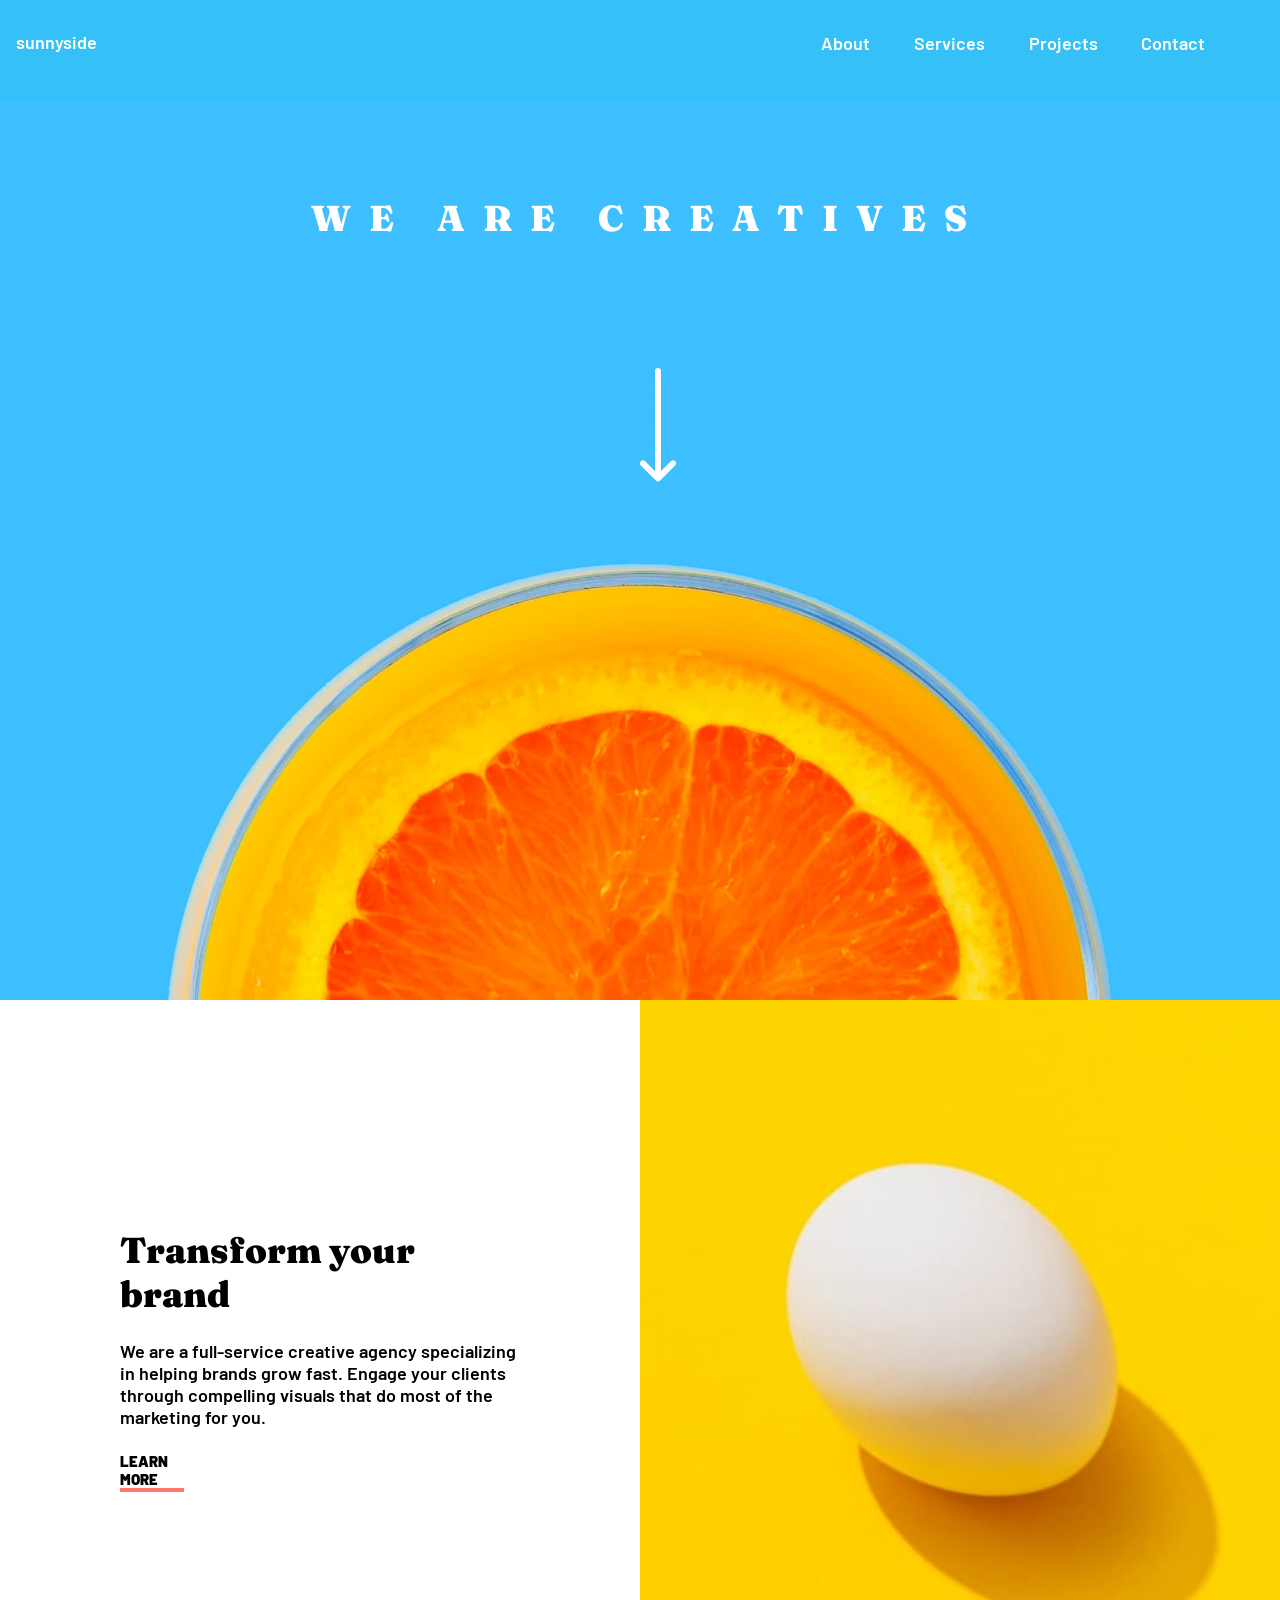
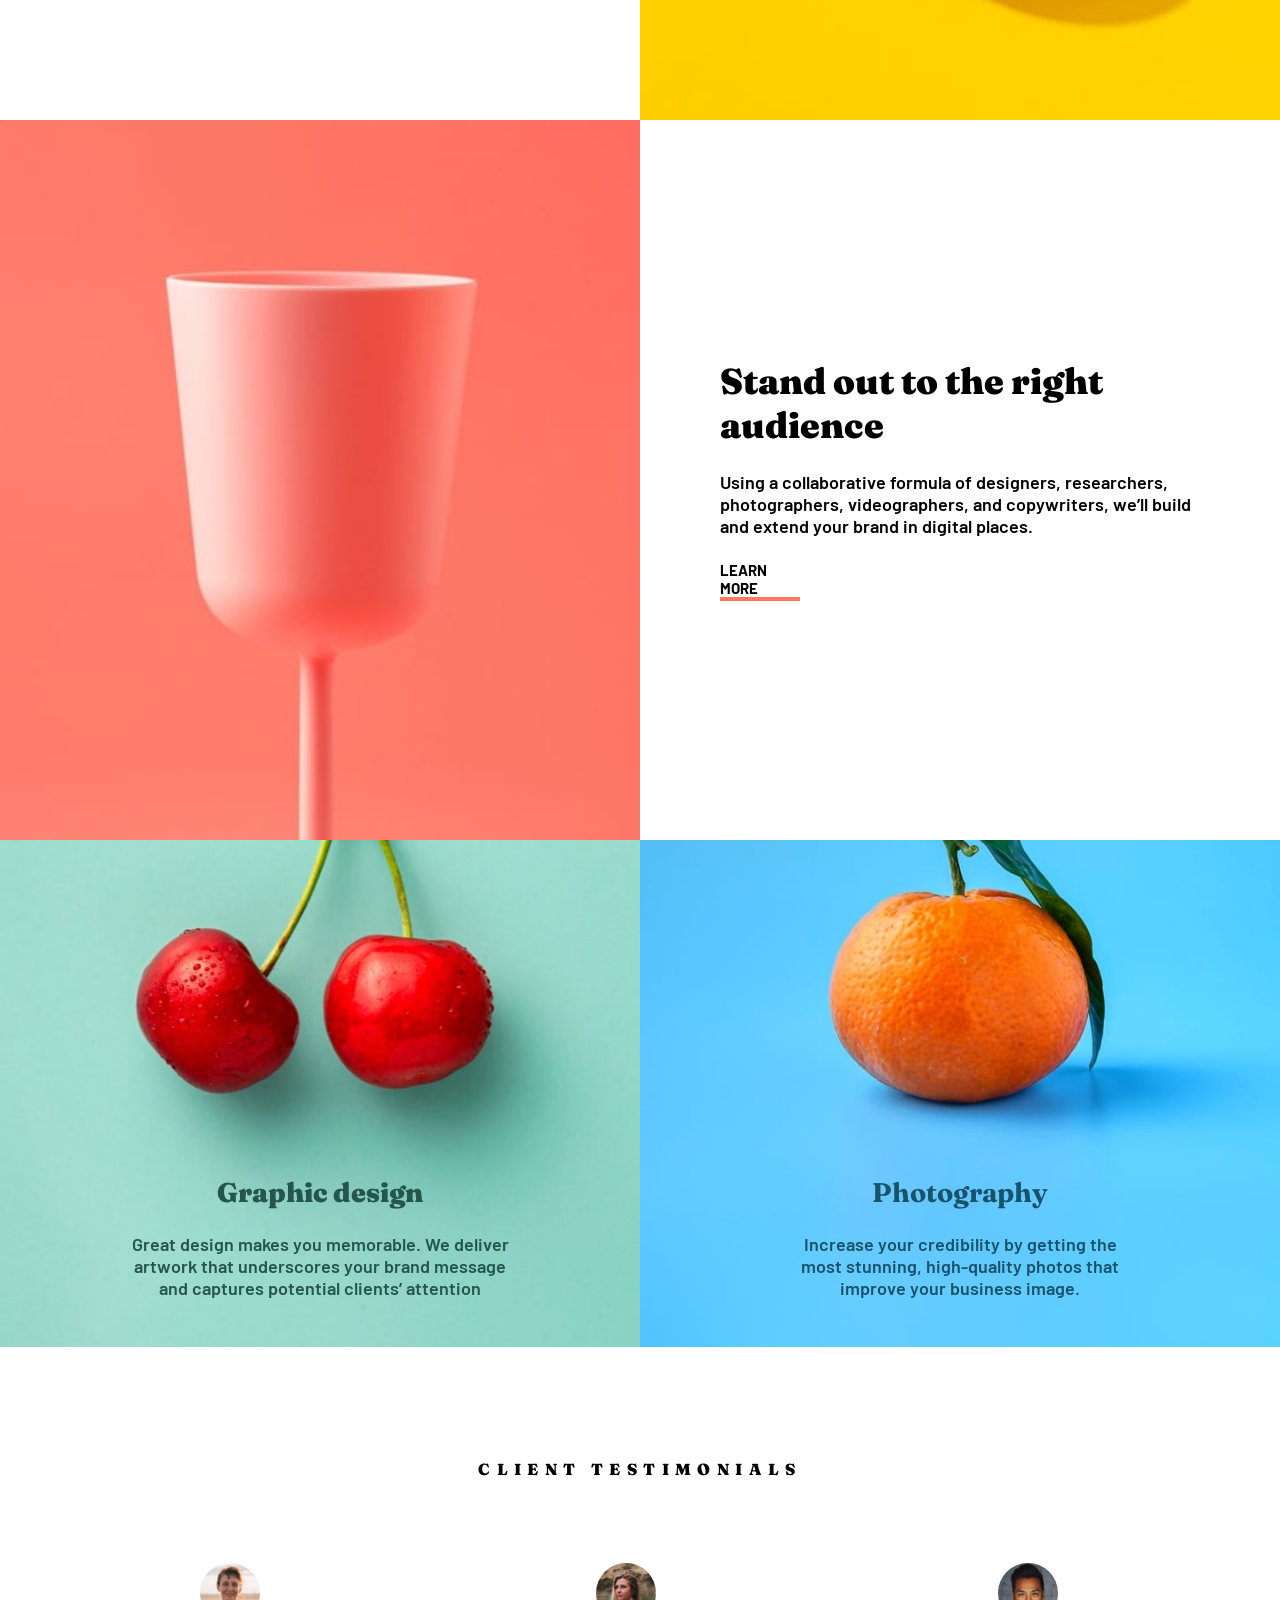
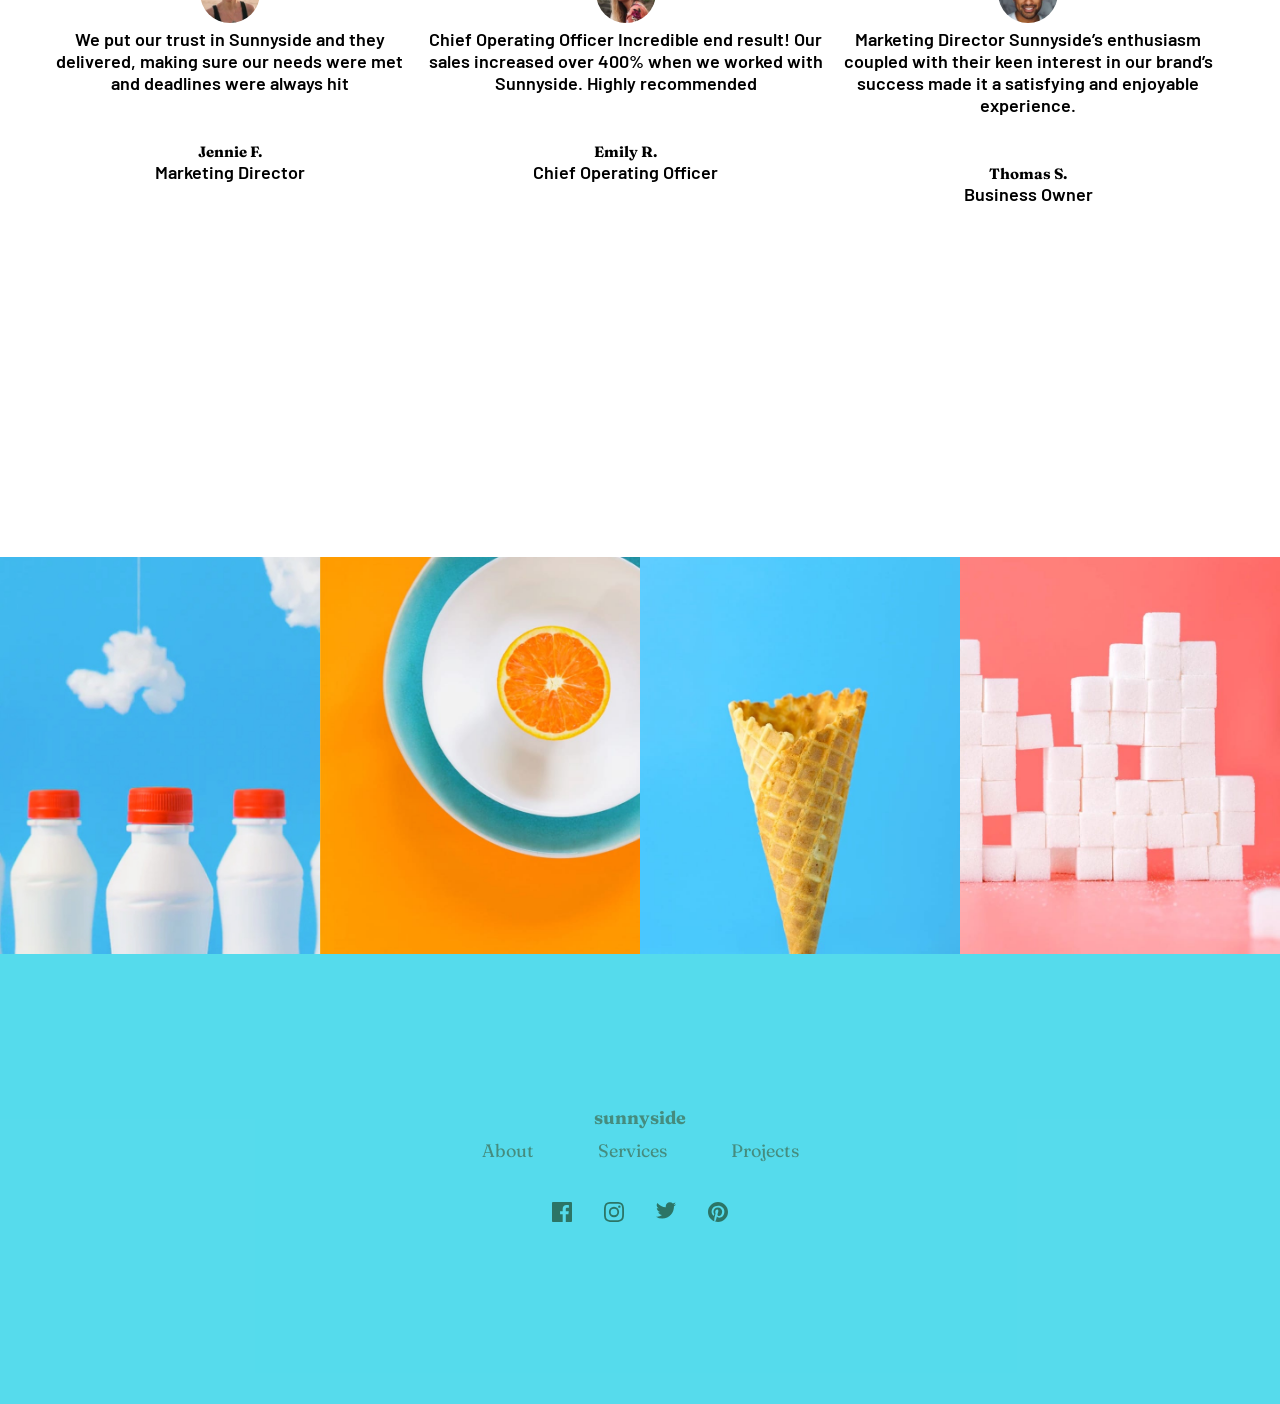
==== commit 5e5cf83e: "Update" ====
--- a/home.html
+++ b/home.html
@@ -33,7 +33,7 @@
     </div>
     <div class="col-2-first">
         <div class="col-2-1" >
-        <h2 style="font-weight: 900;">Transform your brand</h2>
+        <h1 style="font-weight: 900;">Transform your brand</h1>
         <p>We are a full-service creative agency specializing in helping brands grow fast. Engage your clients through compelling visuals that do most of the marketing for you.</p>
         <h5>LEARN MORE</h5>
         </div>
@@ -42,7 +42,7 @@
         <div class="col-3">
         <div class="img-stand-out"></div>
         <div class="col-3-1">
-        <h2 style="font-weight: 900;">Stand out to the right audience</h2>
+        <h1 style="font-weight: 900;">Stand out to the right audience</h1>
         <p>Using a collaborative formula of designers, researchers, photographers, videographers, and copywriters, we’ll build and extend your brand in digital places. </p>
         <h5>LEARN MORE</h5>
         </div>
--- a/home.css
+++ b/home.css
@@ -315,7 +315,7 @@
 .header {
     display: flex;
     flex-direction: row;
-    justify-content: space-around;
+    justify-content: space-between;
     height: 100px;
     background-color: hsl(197, 93%, 59%);
     width: 100vw;
@@ -354,6 +354,7 @@
     font-weight: 600;
     font-family: 'Barlow';
     padding: 0;
+    margin-bottom: 1rem;
 }
 
 .navbar li .nav-item {
@@ -407,7 +408,7 @@
     width: 50vw;
     max-width: fit-content;
     margin: 0;
-    padding: 0 7rem;
+    padding: 0 7.5rem;
 }
 
 .col-2-1 h1, .col-2-1 p, .col-2-1 h5, .col-3-1 h1, .col-3-1 p, .col-3-1 h5 {
@@ -447,6 +448,12 @@
 .col-3-1 {
     width: 50vw;
     max-width: auto;
+    padding: 0 5rem;
+    margin: 0;
+}
+
+.col-3 img {
+    width: 50vw;
 }
 
 .col-4 {
@@ -463,7 +470,7 @@
     background-size: cover;
     background-position: center center;
     height: auto;
-    padding-top: 380px;
+    padding: 21rem 8rem 3rem 8rem ;
     text-align: center;
     max-width: auto;
 }
@@ -474,7 +481,7 @@
     width: 50vw;
     background-size: cover;
     height: auto;
-    padding-top: 380px;
+    padding: 21rem 9rem 3rem 9rem;
     text-align: center;
     max-width: auto;
 }
@@ -497,7 +504,7 @@
 
 .col-6 {
     height: auto;
-    height: 100vh;
+    height: 90vh;
     padding: 3rem 0 0 0;
 }
 
@@ -508,6 +515,11 @@
     padding: 1rem 3rem 0rem 3rem;
     justify-content: space-evenly;
     margin-right: 1rem;
+    margin-top: 3rem;
+}
+
+.profile-foot {
+    margin-top: 3rem;
 }
 
 .col-6-2 {
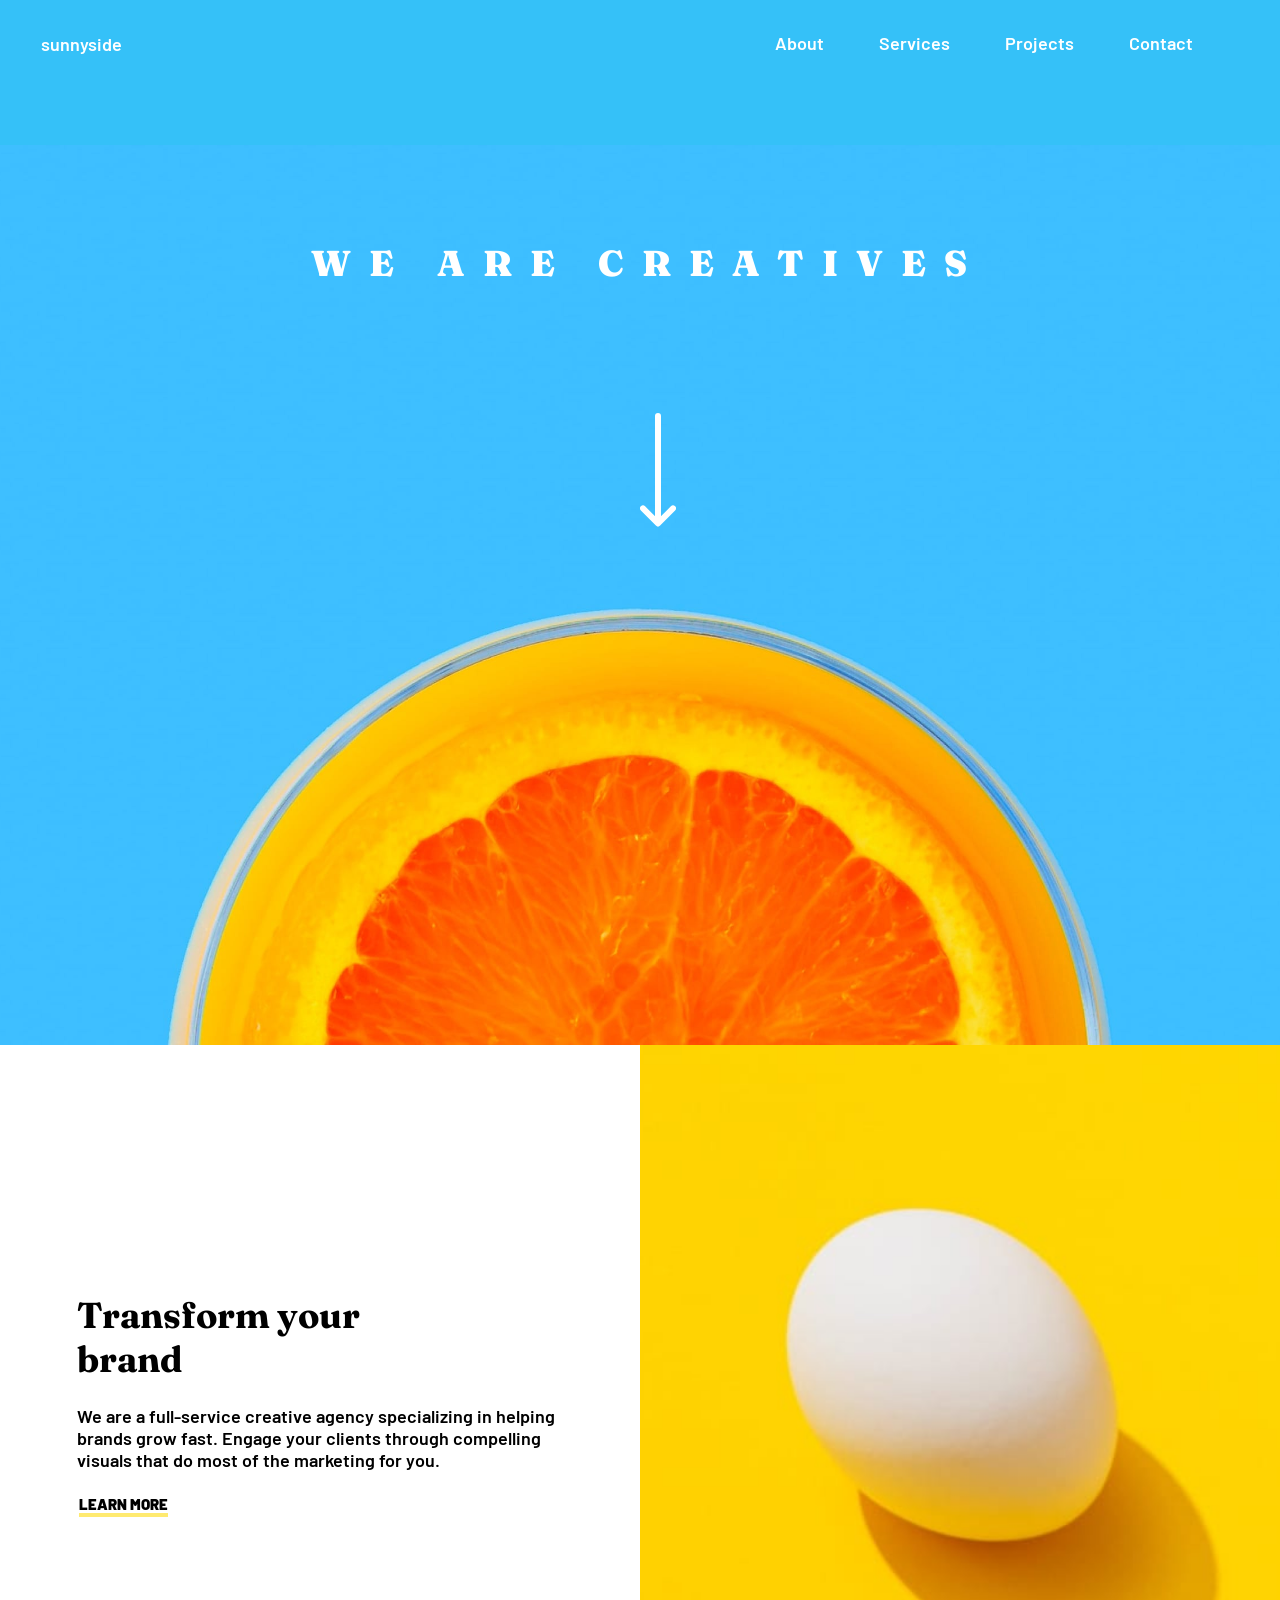
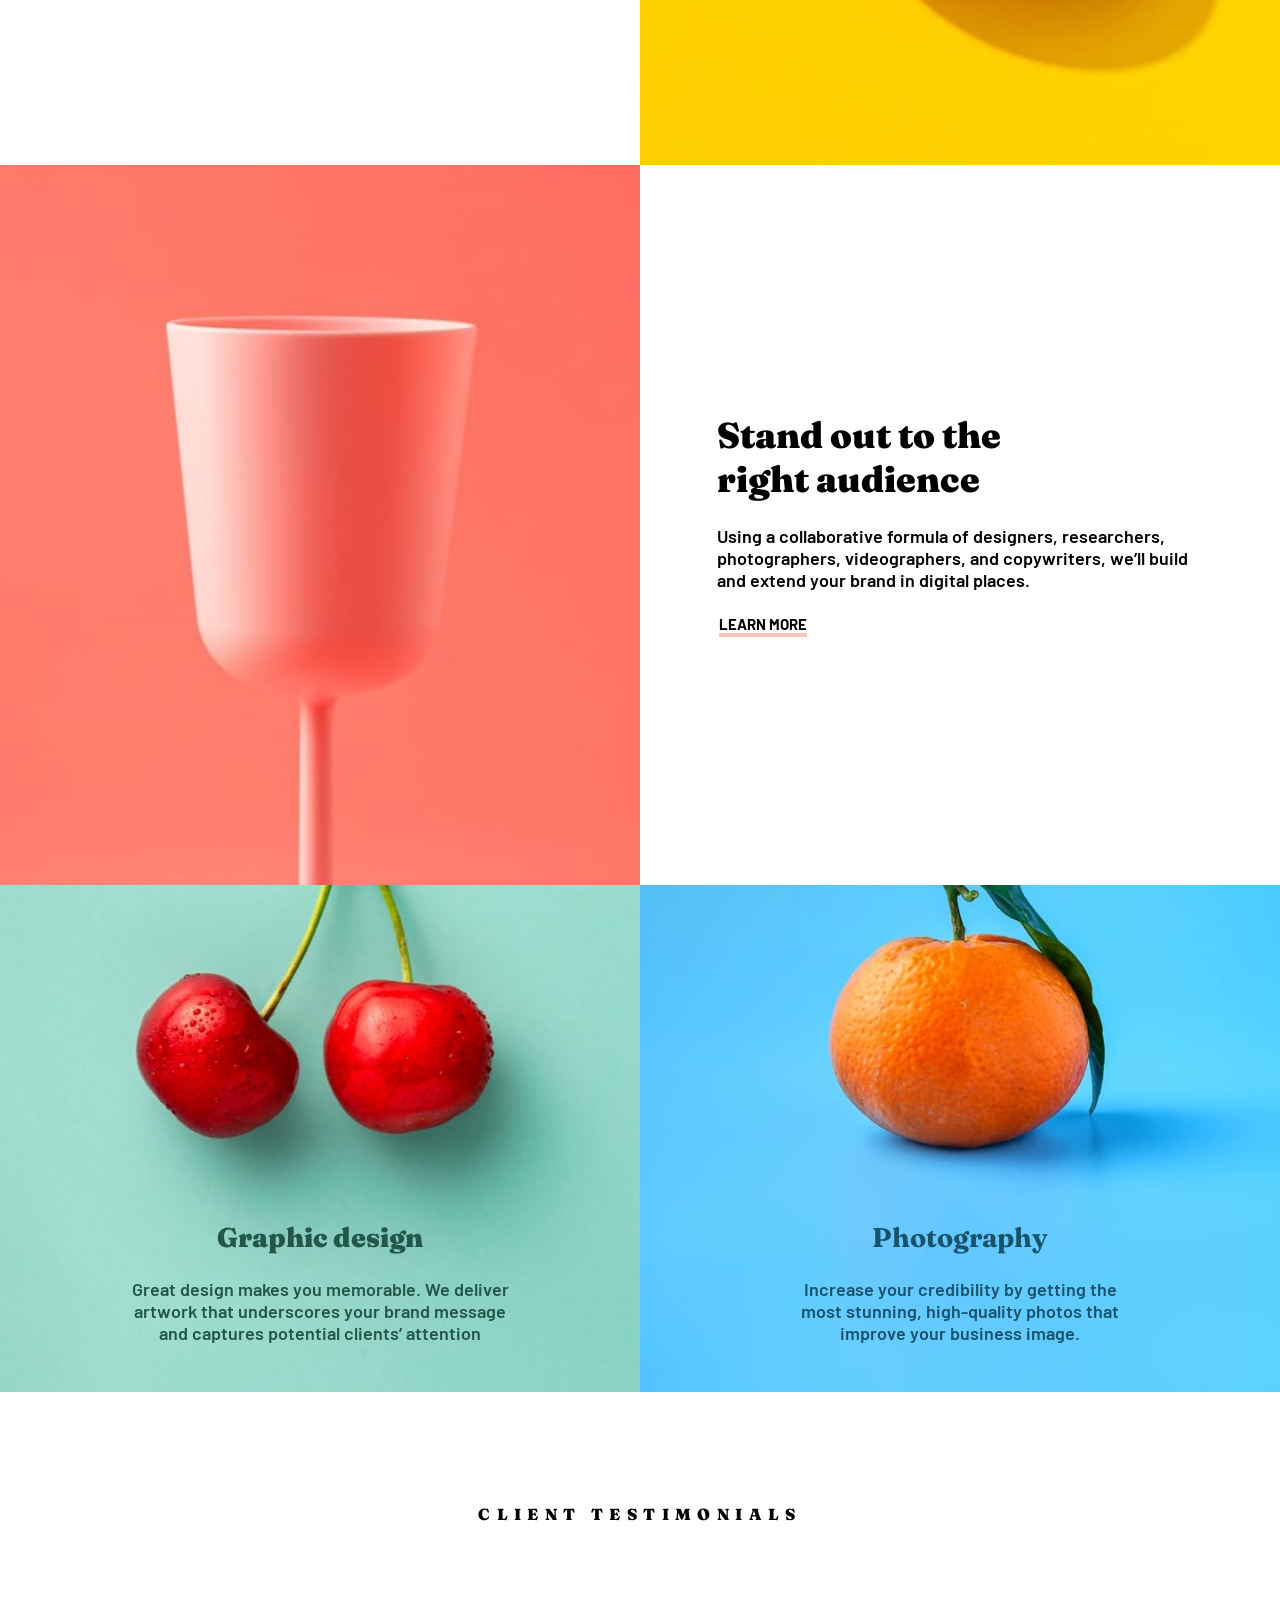
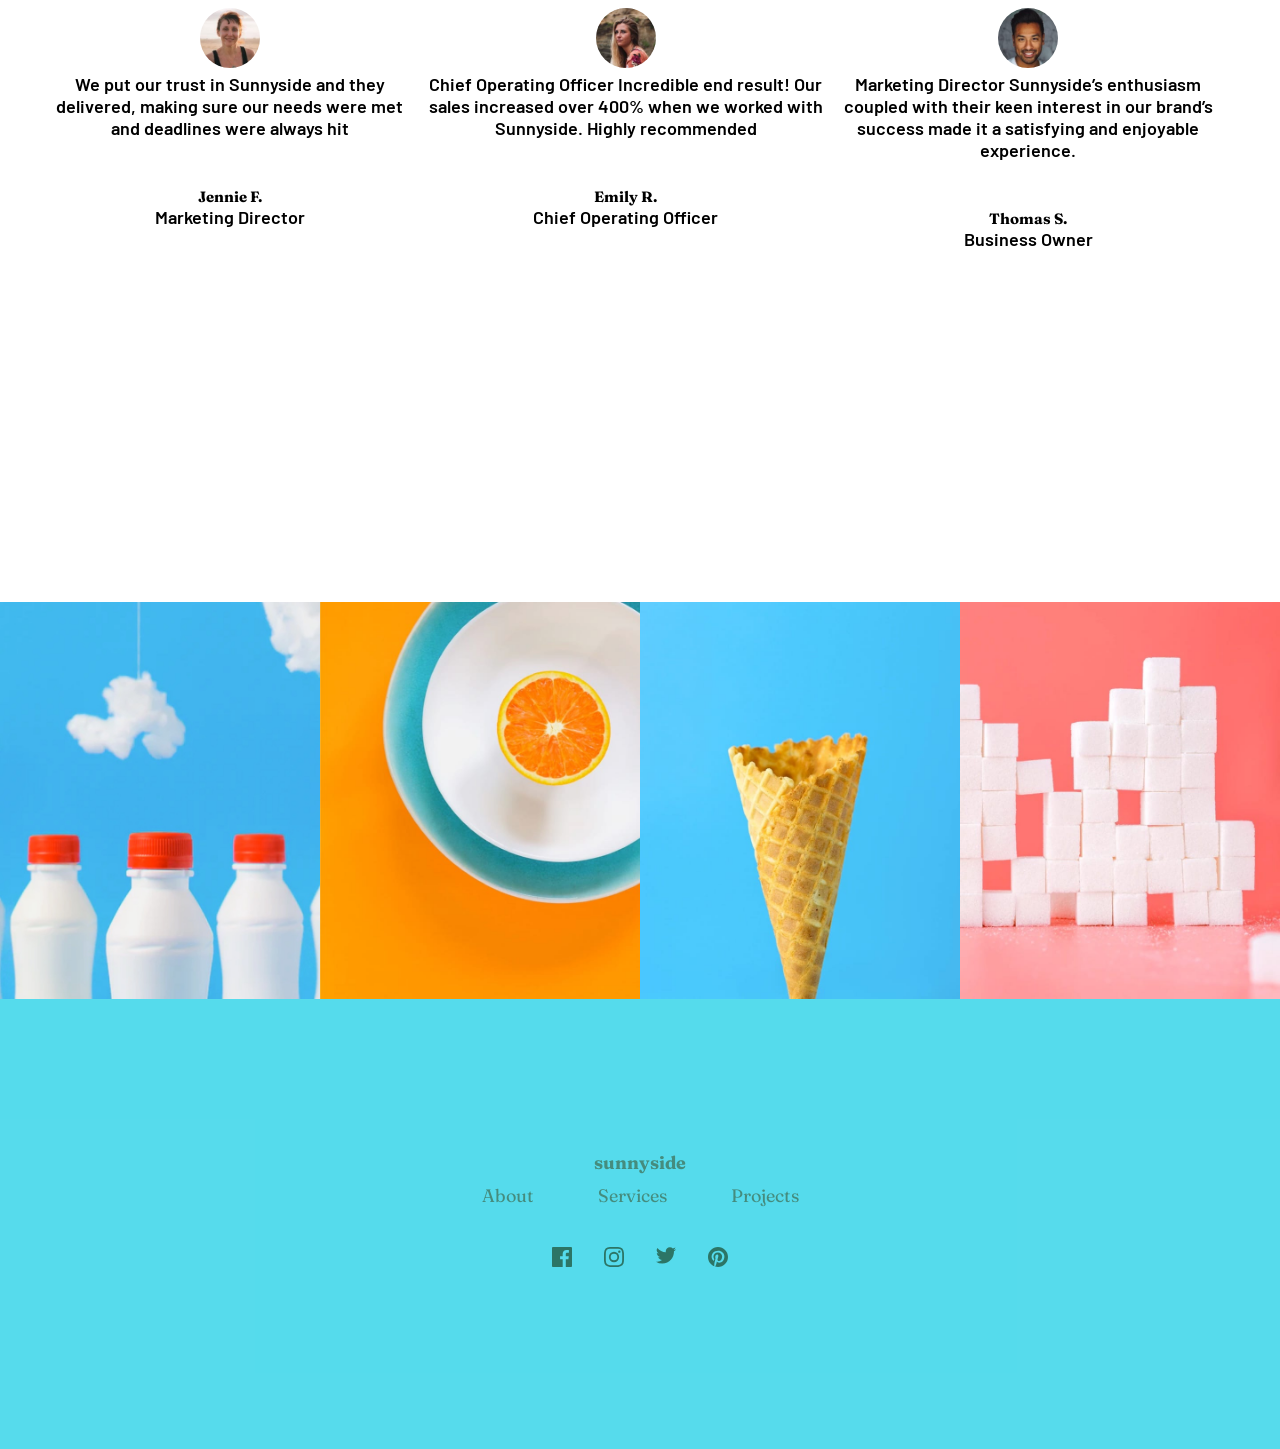
==== commit 57aa856f: "update" ====
--- a/home.html
+++ b/home.html
@@ -33,7 +33,7 @@
     </div>
     <div class="col-2-first">
         <div class="col-2-1" >
-        <h1 style="font-weight: 900;">Transform your brand</h1>
+        <h1>Transform your brand</h1>
         <p>We are a full-service creative agency specializing in helping brands grow fast. Engage your clients through compelling visuals that do most of the marketing for you.</p>
         <h5>LEARN MORE</h5>
         </div>
--- a/home.css
+++ b/home.css
@@ -1,3 +1,4 @@
+
 * {
     box-sizing: border-box;
     margin: 0;
@@ -14,7 +15,7 @@
     background-color: hsl(0, 0%, 100%);
     overflow-x: hidden;
     font-family: 'Fraunces';
-    font-size: 16px;
+    font-size: 14px;
     margin: 0px;
 }
 
@@ -145,6 +146,7 @@
     padding: 1rem 1.2rem;
 }
 
+
 .img-transform {
     background-image: url("images/image-transform.jpg");
     background-size: cover;
@@ -192,12 +194,28 @@
     padding: 1.5rem 0 0 0;
 }
 
-.col-2-1 h5, .col-3-1 h5 {
+.col-3-1 h5 {
     margin: 0;
     padding: 1.5rem 0 0 0;
     border-bottom: 4px;
     border-bottom-style: inset;
+    border-color: hsl(7, 99%, 87%);
+}
+
+.col-3-1 h5:hover {
     border-color: hsl(7, 99%, 70%);
+}
+
+.col-2-1 h5:hover {
+    border-color: hsl(51, 100%, 49%);
+}
+
+.col-2-1 h5 {
+    margin: 0;
+    padding: 1.5rem 0 0 0;
+    border-bottom: 4px;
+    border-bottom-style: inset;
+    border-color: hsl(51, 100%, 72%);
 }
 
 .col-4-1 {
@@ -208,7 +226,7 @@
     height: 100vh;
     text-align: center;
     color: hsl(167, 40%, 24%);
-    padding: 20rem 1rem 0px 0.5rem;
+    padding: 90% 1rem 0px 0.5rem;
 }
 
 .col-4-2 {
@@ -219,7 +237,7 @@
     height: 100vh;
     text-align: center;
     color: hsl(198, 62%, 26%);
-    padding: 20rem 1rem 0px 0.5rem;
+    padding: 90% 1rem 0px 0.5rem;
 }
 
 .col-6 {
@@ -316,8 +334,9 @@
     display: flex;
     flex-direction: row;
     justify-content: space-between;
-    height: 100px;
+    height: 100%;
     background-color: hsl(197, 93%, 59%);
+    align-items: center;
     width: 100vw;
     margin: 0px;
     font-family: 'Barlow';
@@ -338,12 +357,11 @@
     display: grid;
     justify-content: right;
     grid-template-columns: auto auto auto auto;
-    gap: 1em;
+    gap: 25px;
     align-items: center;
     margin-right: 50px;
-    border-style: none;
     background-color: transparent;
-    padding: 0;
+    padding: 0 5px;
 }
 
 .sunny, .nav-item {
@@ -354,21 +372,36 @@
     font-weight: 600;
     font-family: 'Barlow';
     padding: 0;
-    margin-bottom: 1rem;
+    margin-bottom: 4.5%;
+    margin-left: 2%;
 }
 
 .navbar li .nav-item {
-    padding: 0.3rem 0.8rem;
+    padding: 5px 5px;
+    border-radius: 22px;
+    border: 10px solid transparent;
+    transform: scale(5);
 }
 
 .navbar li .nav-item:hover {
     color: black;
     background-color: hsl(0, 0%, 100%);
-    border-style: solid;
-    border-color: hsl(0, 0%, 100%);
+    border: 10px solid hsl(0, 0%, 100%);
     border-radius: 22px;
+    margin: 0;
+    padding: 5px 5px;
+    text-transform: inherit;
+    
+}
+
+.navbar li .nav-item::before {
+    border-radius: 22px;
+    margin: 0;
+    padding: 5px 5px;
+    height: 0;
+    overflow: hidden;
+    visibility: hidden;
     text-transform: uppercase;
-    padding: 0.3rem 0.8rem;
 }
 
 .row-1 {
@@ -407,8 +440,8 @@
 .col-2-1 {
     width: 50vw;
     max-width: fit-content;
-    margin: 0;
-    padding: 0 7.5rem;
+    margin: auto;
+    padding: 0 6%;
 }
 
 .col-2-1 h1, .col-2-1 p, .col-2-1 h5, .col-3-1 h1, .col-3-1 p, .col-3-1 h5 {
@@ -417,16 +450,12 @@
 }
 
 .col-2-1 h1, .col-3-1 h1 {
-    padding: 0 5rem 0 0;
+    padding: 0 30% 0 0;
     text-align: left;
 }
 
-.col-2-1 h5 {
-    margin-right: 21rem;
-}
-
-.col-3-1 h5 {
-    margin-right: 25rem;
+.col-2-1 h5, .col-3-1 h5 {
+    margin-right: 81%;
 }
 
 .col-2-1 p, .col-2-1 h5, .col-3-1 p, .col-3-1 h5 {
@@ -448,7 +477,7 @@
 .col-3-1 {
     width: 50vw;
     max-width: auto;
-    padding: 0 5rem;
+    padding: 0 6%;
     margin: 0;
 }
 
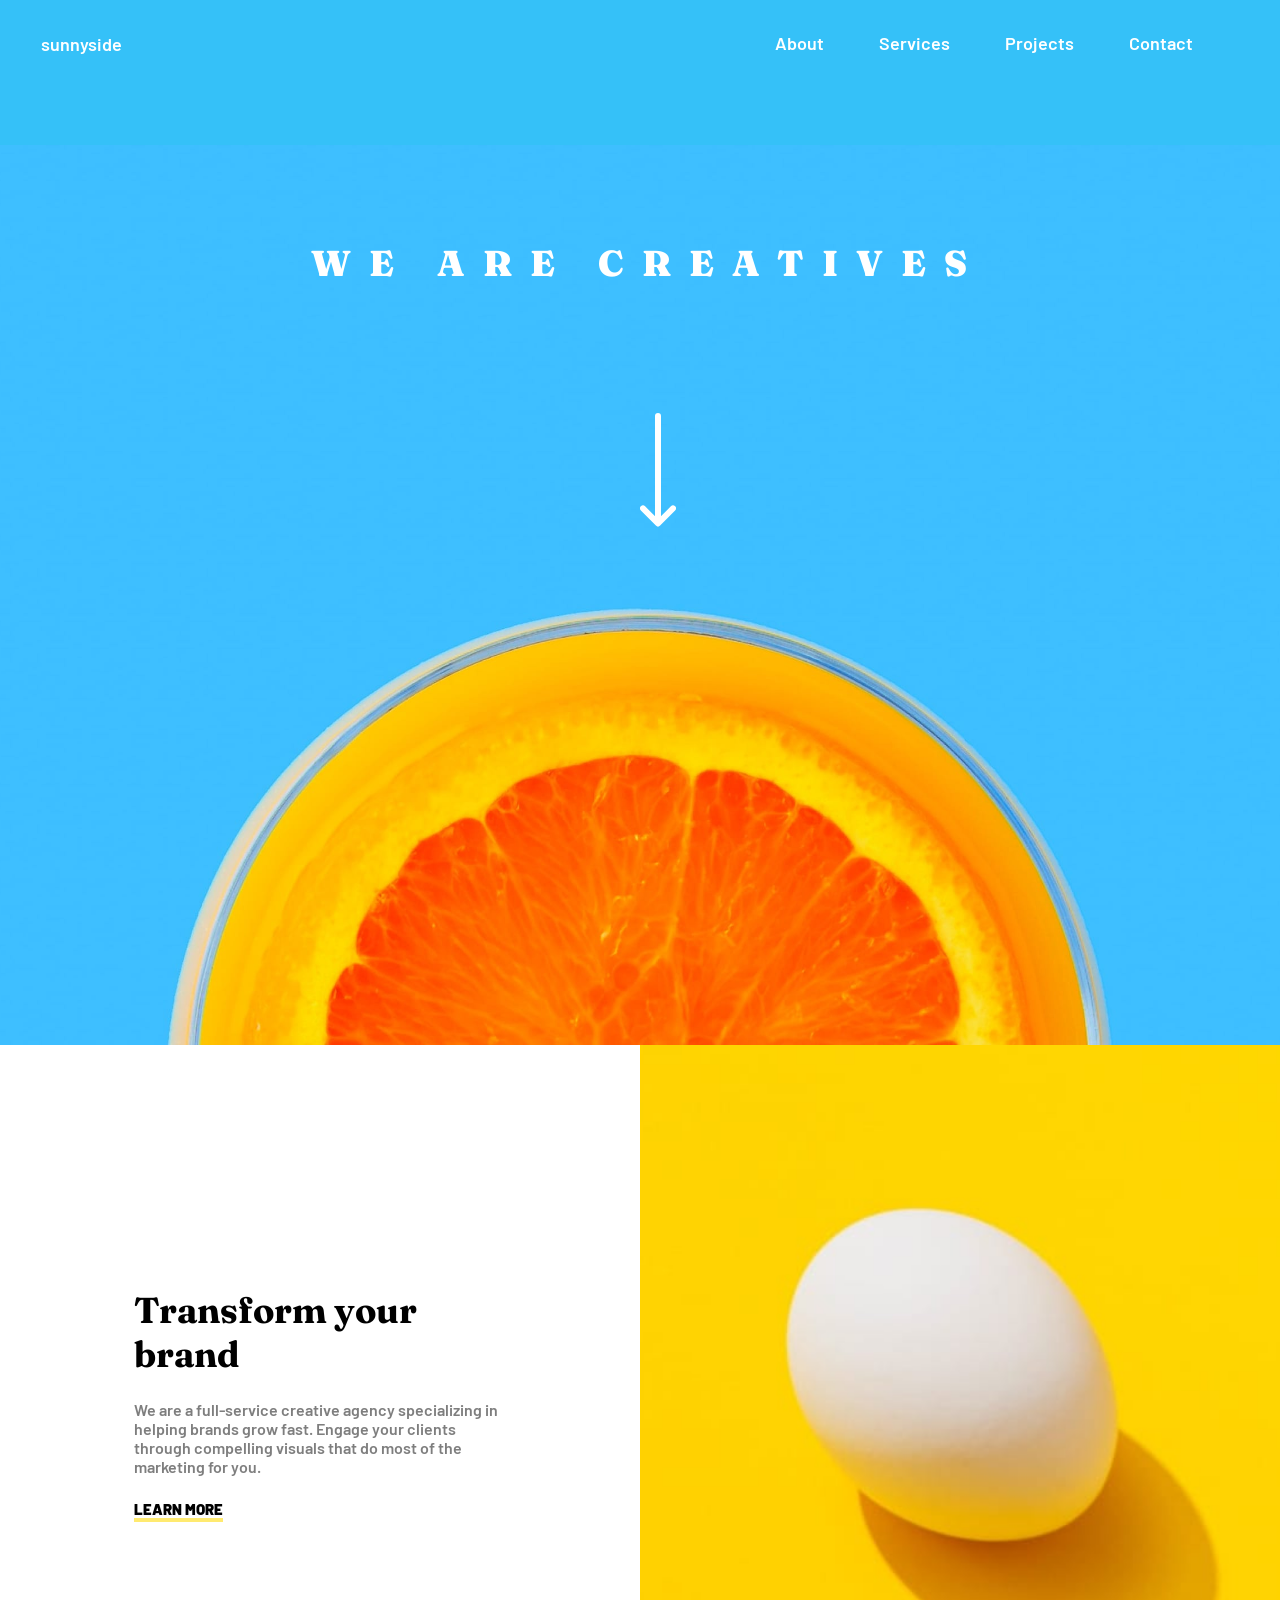
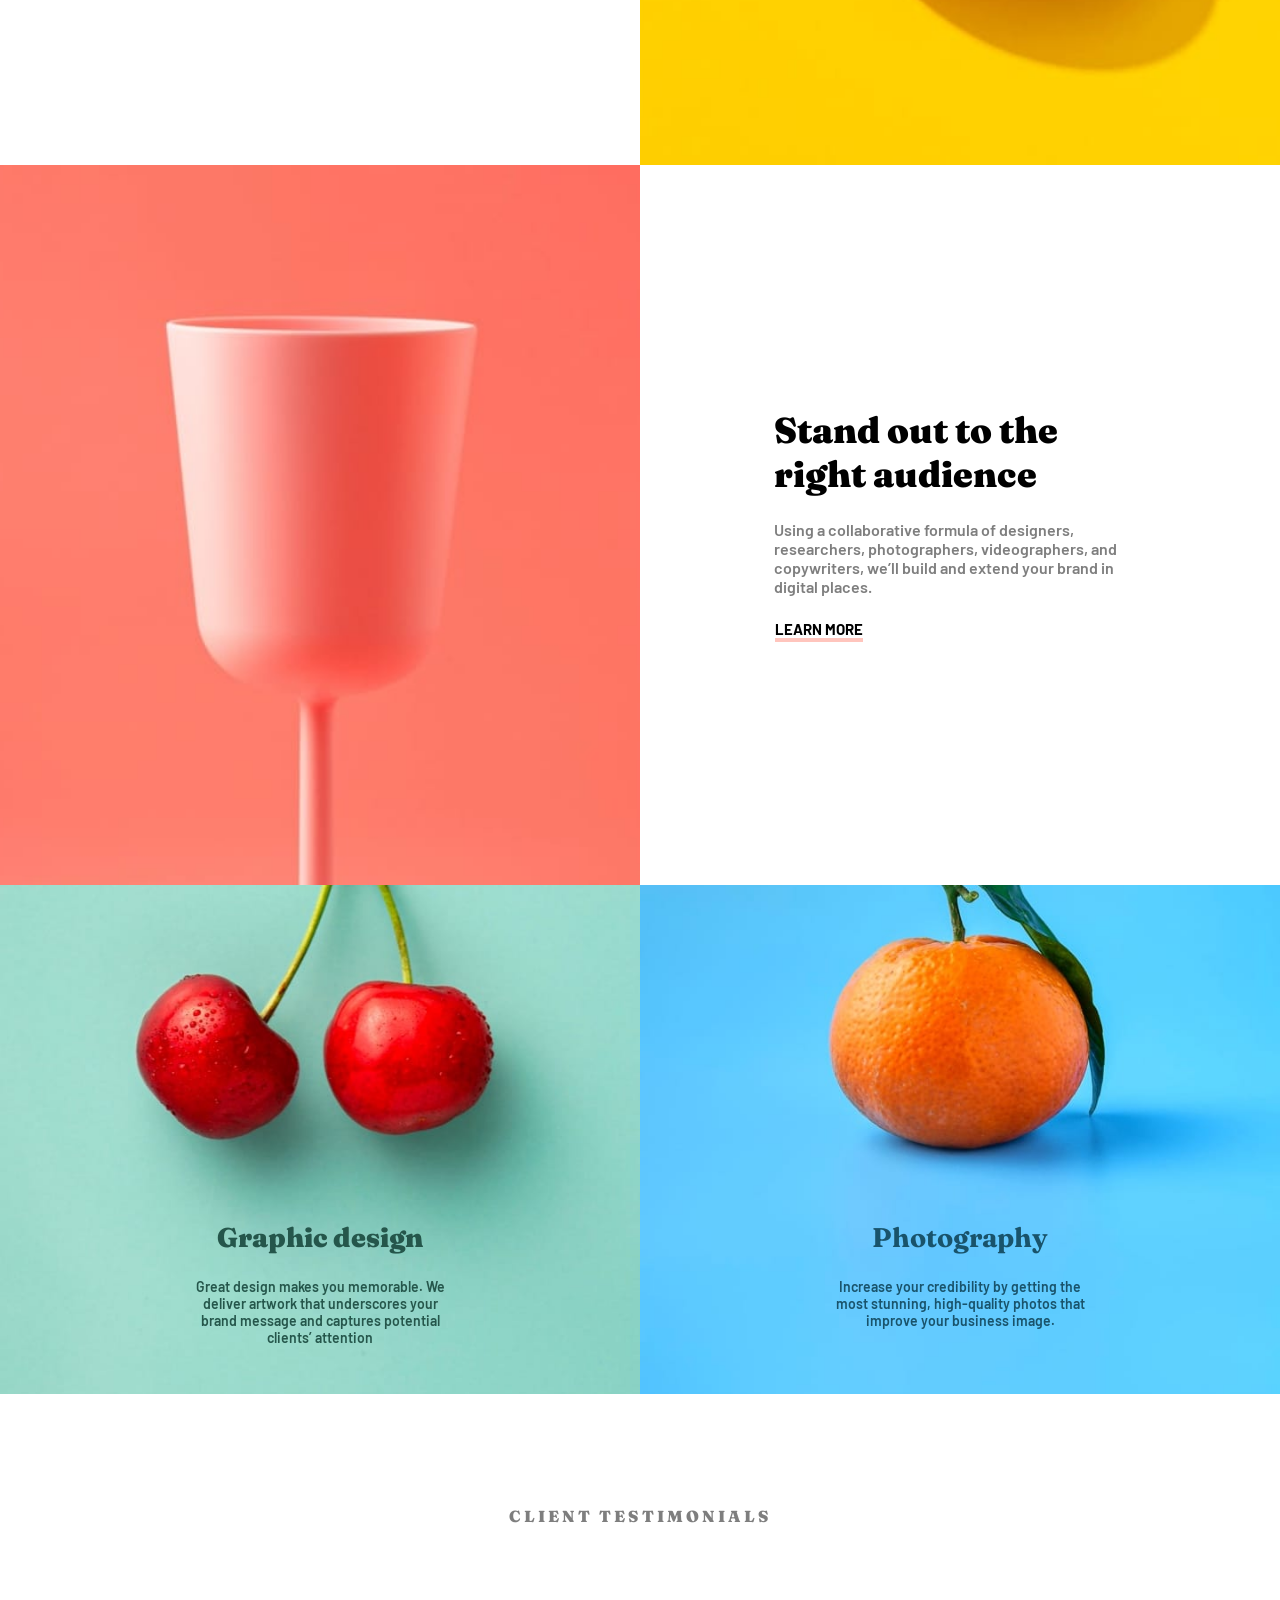
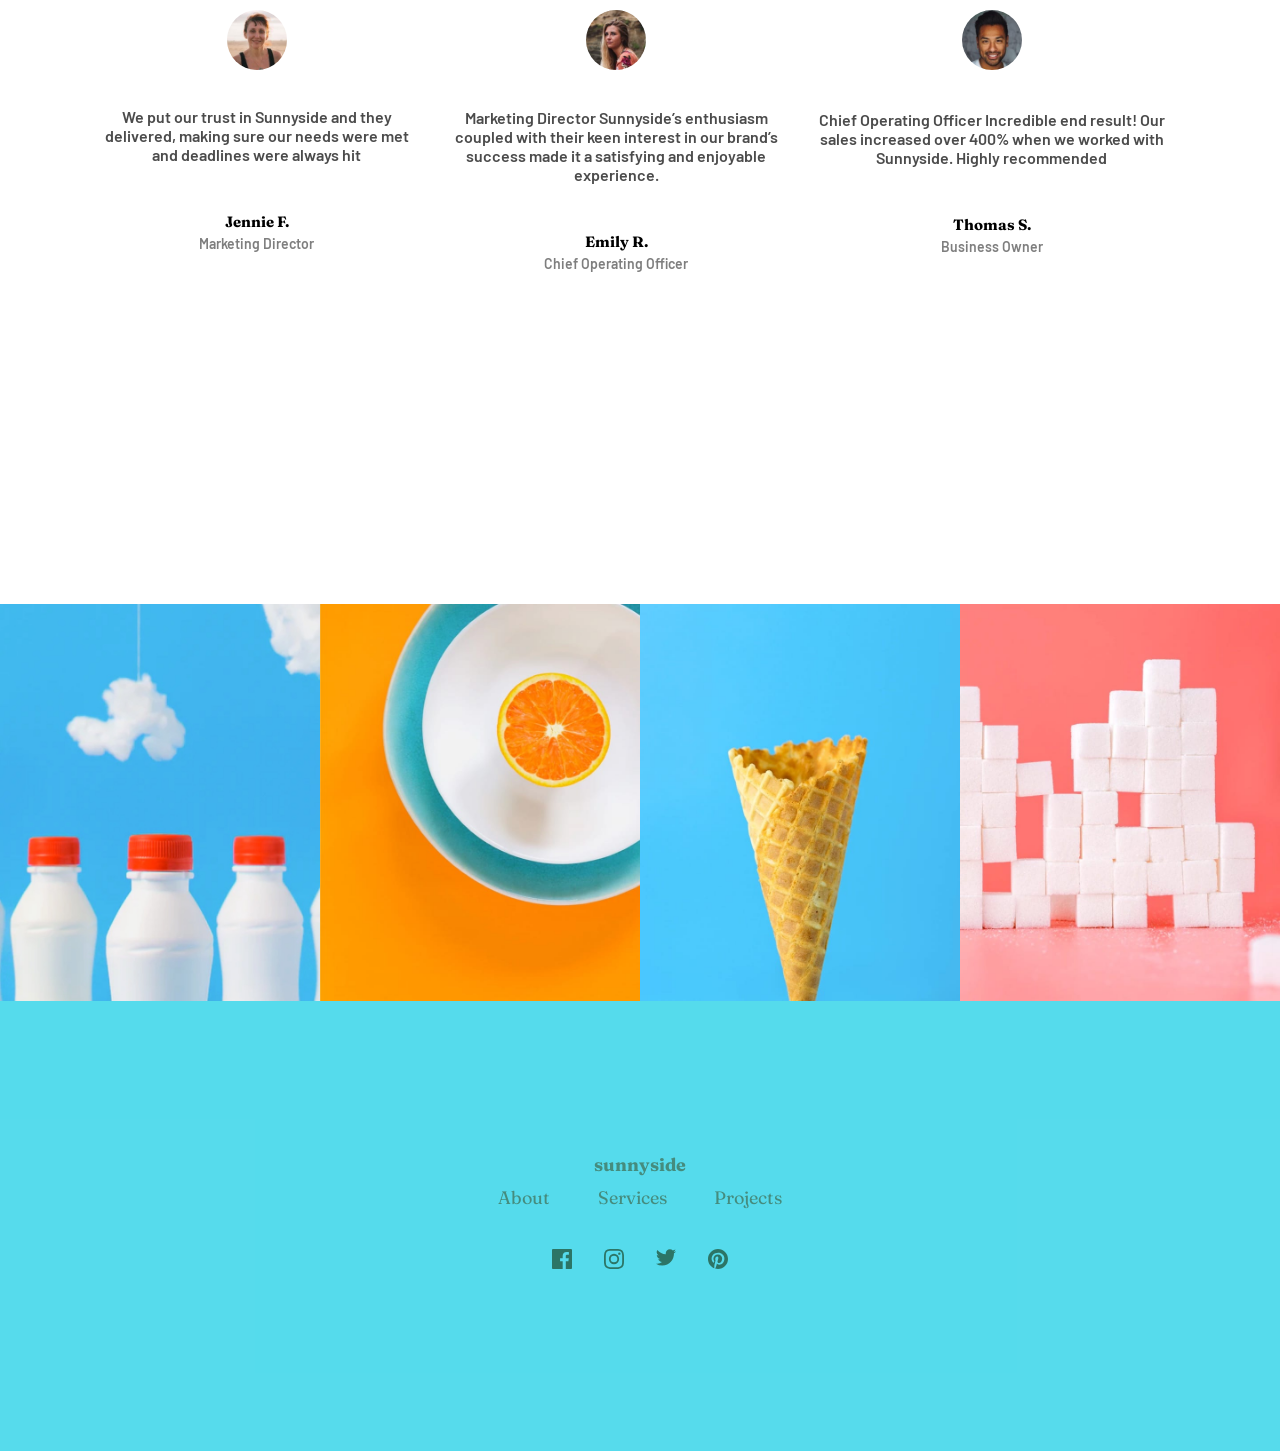
==== commit 31e3ed49: "update" ====
--- a/home.html
+++ b/home.html
@@ -50,44 +50,44 @@
         <div class="col-4">
         <div class="col-4-1">
         <h2 style="font-weight: 900;">Graphic design </h2>
-        <p>Great design makes you memorable. We deliver artwork that underscores your brand message and captures potential clients’ attention</p>
+        <p style="font-size: 14px;">Great design makes you memorable. We deliver artwork that underscores your brand message and captures potential clients’ attention</p>
         </div>
         <div class="col-4-2">
         <h2 style="font-weight: 700;">Photography</h2>
-        <p>Increase your credibility by getting the most stunning, high-quality photos that improve your business image. </p>
+        <p style="font-size: 14px;">Increase your credibility by getting the most stunning, high-quality photos that improve your business image. </p>
         
         </div>
         </div>
         <div class="col-6">
-        <p class="col-6-p" style="text-align: center; padding-top: 5%; font-size: 16px;">CLIENT TESTIMONIALS</p>
+        <p class="col-6-p" style="text-align: center; padding-top: 5%; font-size: 16px; opacity: 0.5;">CLIENT TESTIMONIALS</p>
         <div class="col-6-0">
             <div class="col-6-1">
                 <div class="col-6-1-1" style="text-align: center;">
                     <img src="images/image-jennie.jpg" style="width: 60px; border-radius: 50px;">
-                    <p> We put our trust in Sunnyside and they delivered, making sure our needs were met and deadlines were always hit</p>
+                    <p style="font-size: 16px; opacity: 0.7;"> We put our trust in Sunnyside and they delivered, making sure our needs were met and deadlines were always hit</p>
                     <div class="profile-foot">
                     <h5>Jennie F.</h5>
-                    <h7>Marketing Director</h7>
+                    <h7 style="opacity: 0.5; font-size: 14px;">Marketing Director</h7>
                     </div>
                 </div>
             </div>
             <div class="col-6-2" style="text-align: center;">
                 <div class="col-6-2-1">
                     <img src="images/image-emily.jpg" style="width: 60px; border-radius: 50px;">
-                    <p>Chief Operating Officer Incredible end result! Our sales increased over 400% when we worked with Sunnyside. Highly recommended</p>
+                    <p style="font-size: 16px; opacity: 0.7;"> Marketing Director Sunnyside’s enthusiasm coupled with their keen interest in our brand’s success made it a satisfying and enjoyable experience.</p>
                     <div class="profile-foot">
                     <h5> Emily R.</h5>
-                    <h7>Chief Operating Officer</h7>
+                    <h7  style="opacity: 0.5; font-size: 14px;">Chief Operating Officer</h7>
                     </div>
                 </div>
             </div>
             <div class="col-6-3" style="text-align: center;">
                 <div class="col-6-3-1">
                     <img src="images/image-thomas.jpg" style="width: 60px; border-radius: 50px;">
-                    <p> Marketing Director Sunnyside’s enthusiasm coupled with their keen interest in our brand’s success made it a satisfying and enjoyable experience.</p>
+                    <p style="font-size: 16px; opacity: 0.7;">Chief Operating Officer Incredible end result! Our sales increased over 400% when we worked with Sunnyside. Highly recommended</p>
                     <div class="profile-foot">
                     <h5>Thomas S.</h5>
-                    <h7>Business Owner</h7>
+                    <h7  style="opacity: 0.5; font-size: 14px;">Business Owner</h7>
                     </div>
                 </div>
             </div>
--- a/home.css
+++ b/home.css
@@ -190,8 +190,12 @@
 .col-2-1 p, .col-3-1 p, .col-4-1 p, .col-4-2 p {
     font-family: 'Barlow';
     font-weight: 600;
-    font-size: 18px;
+    font-size: 16px;
     padding: 1.5rem 0 0 0;
+}
+
+.col-2-1 p, .col-3-1 p {
+    opacity: 0.5;
 }
 
 .col-3-1 h5 {
@@ -226,7 +230,7 @@
     height: 100vh;
     text-align: center;
     color: hsl(167, 40%, 24%);
-    padding: 90% 1rem 0px 0.5rem;
+    padding: 95% 5% 0 5%;
 }
 
 .col-4-2 {
@@ -237,7 +241,7 @@
     height: 100vh;
     text-align: center;
     color: hsl(198, 62%, 26%);
-    padding: 90% 1rem 0px 0.5rem;
+    padding: 95% 5% 0 5%;
 }
 
 .col-6 {
@@ -250,7 +254,7 @@
 }
 
 .col-6-p {
-    letter-spacing: 0.4em;
+    letter-spacing: 0.2em;
     font-weight: 900;
 }
 
@@ -258,7 +262,17 @@
     padding: 2rem 2rem 1rem 2rem;
     display: grid;
     grid-template-rows: auto auto auto;
-    gap: 5rem;
+    justify-content: space-evenly;
+    gap: 4rem;
+    margin-top: 2rem;
+}
+
+.col-6-1-1 img, .col-6-2-1 img, .col-6-3-1 img {
+    margin-bottom: 10%;
+}
+
+.col-6-1-1 p, .col-6-2-1 p, .col-6-3-1 p {
+    margin-bottom: 10%;
 }
 
 .col-5 {
@@ -293,10 +307,10 @@
 .col-7-1 {
     display: grid;
     grid-template-columns: auto auto auto;
-    gap: 4rem;
+    gap: 25%;
     justify-content: center;
     margin: 0;
-    padding: 10px 0;
+    padding: 10px 5px;
 }
 
 .col-8 {
@@ -390,18 +404,7 @@
     border-radius: 22px;
     margin: 0;
     padding: 5px 5px;
-    text-transform: inherit;
-    
-}
-
-.navbar li .nav-item::before {
-    border-radius: 22px;
-    margin: 0;
-    padding: 5px 5px;
-    height: 0;
-    overflow: hidden;
-    visibility: hidden;
-    text-transform: uppercase;
+    text-transform: none;
 }
 
 .row-1 {
@@ -441,7 +444,7 @@
     width: 50vw;
     max-width: fit-content;
     margin: auto;
-    padding: 0 6%;
+    padding: 0 10.5%;
 }
 
 .col-2-1 h1, .col-2-1 p, .col-2-1 h5, .col-3-1 h1, .col-3-1 p, .col-3-1 h5 {
@@ -450,12 +453,12 @@
 }
 
 .col-2-1 h1, .col-3-1 h1 {
-    padding: 0 30% 0 0;
+    padding: 0 5% 0 0;
     text-align: left;
 }
 
 .col-2-1 h5, .col-3-1 h5 {
-    margin-right: 81%;
+    margin-right: 76%;
 }
 
 .col-2-1 p, .col-2-1 h5, .col-3-1 p, .col-3-1 h5 {
@@ -477,7 +480,7 @@
 .col-3-1 {
     width: 50vw;
     max-width: auto;
-    padding: 0 6%;
+    padding: 0 10.5%;
     margin: 0;
 }
 
@@ -499,7 +502,7 @@
     background-size: cover;
     background-position: center center;
     height: auto;
-    padding: 21rem 8rem 3rem 8rem ;
+    padding: 21rem 12rem 3rem 12rem ;
     text-align: center;
     max-width: auto;
 }
@@ -510,7 +513,7 @@
     width: 50vw;
     background-size: cover;
     height: auto;
-    padding: 21rem 9rem 3rem 9rem;
+    padding: 21rem 12rem 3rem 12rem;
     text-align: center;
     max-width: auto;
 }
@@ -540,8 +543,8 @@
 .col-6-0 {
     display: grid;
     grid-template-columns: auto auto auto;
-    gap: 1rem;
-    padding: 1rem 3rem 0rem 3rem;
+    gap: 2rem;
+    padding: 1rem 6rem 0rem 6rem;
     justify-content: space-evenly;
     margin-right: 1rem;
     margin-top: 3rem;
@@ -567,7 +570,6 @@
 }
 
 .col-5-child {
-
     height: auto;
     margin: 0px;
     padding: 0px;
